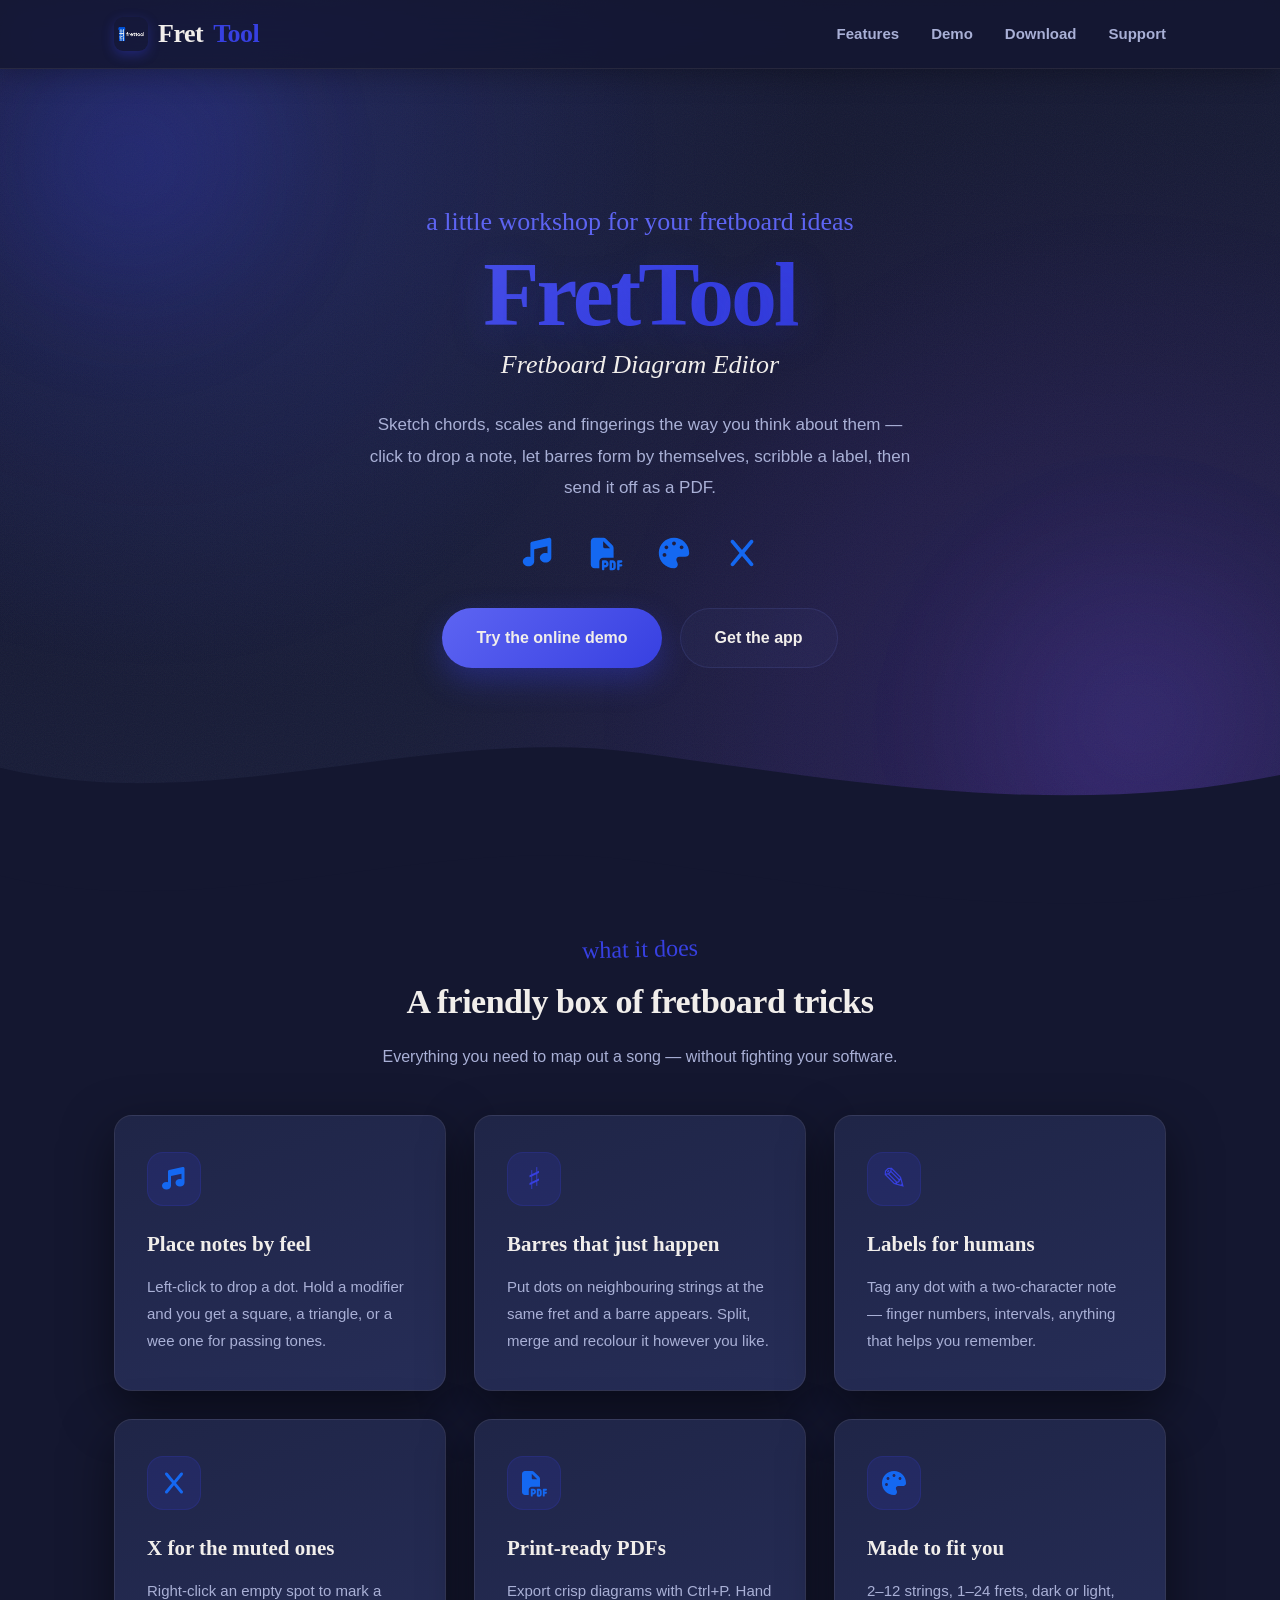
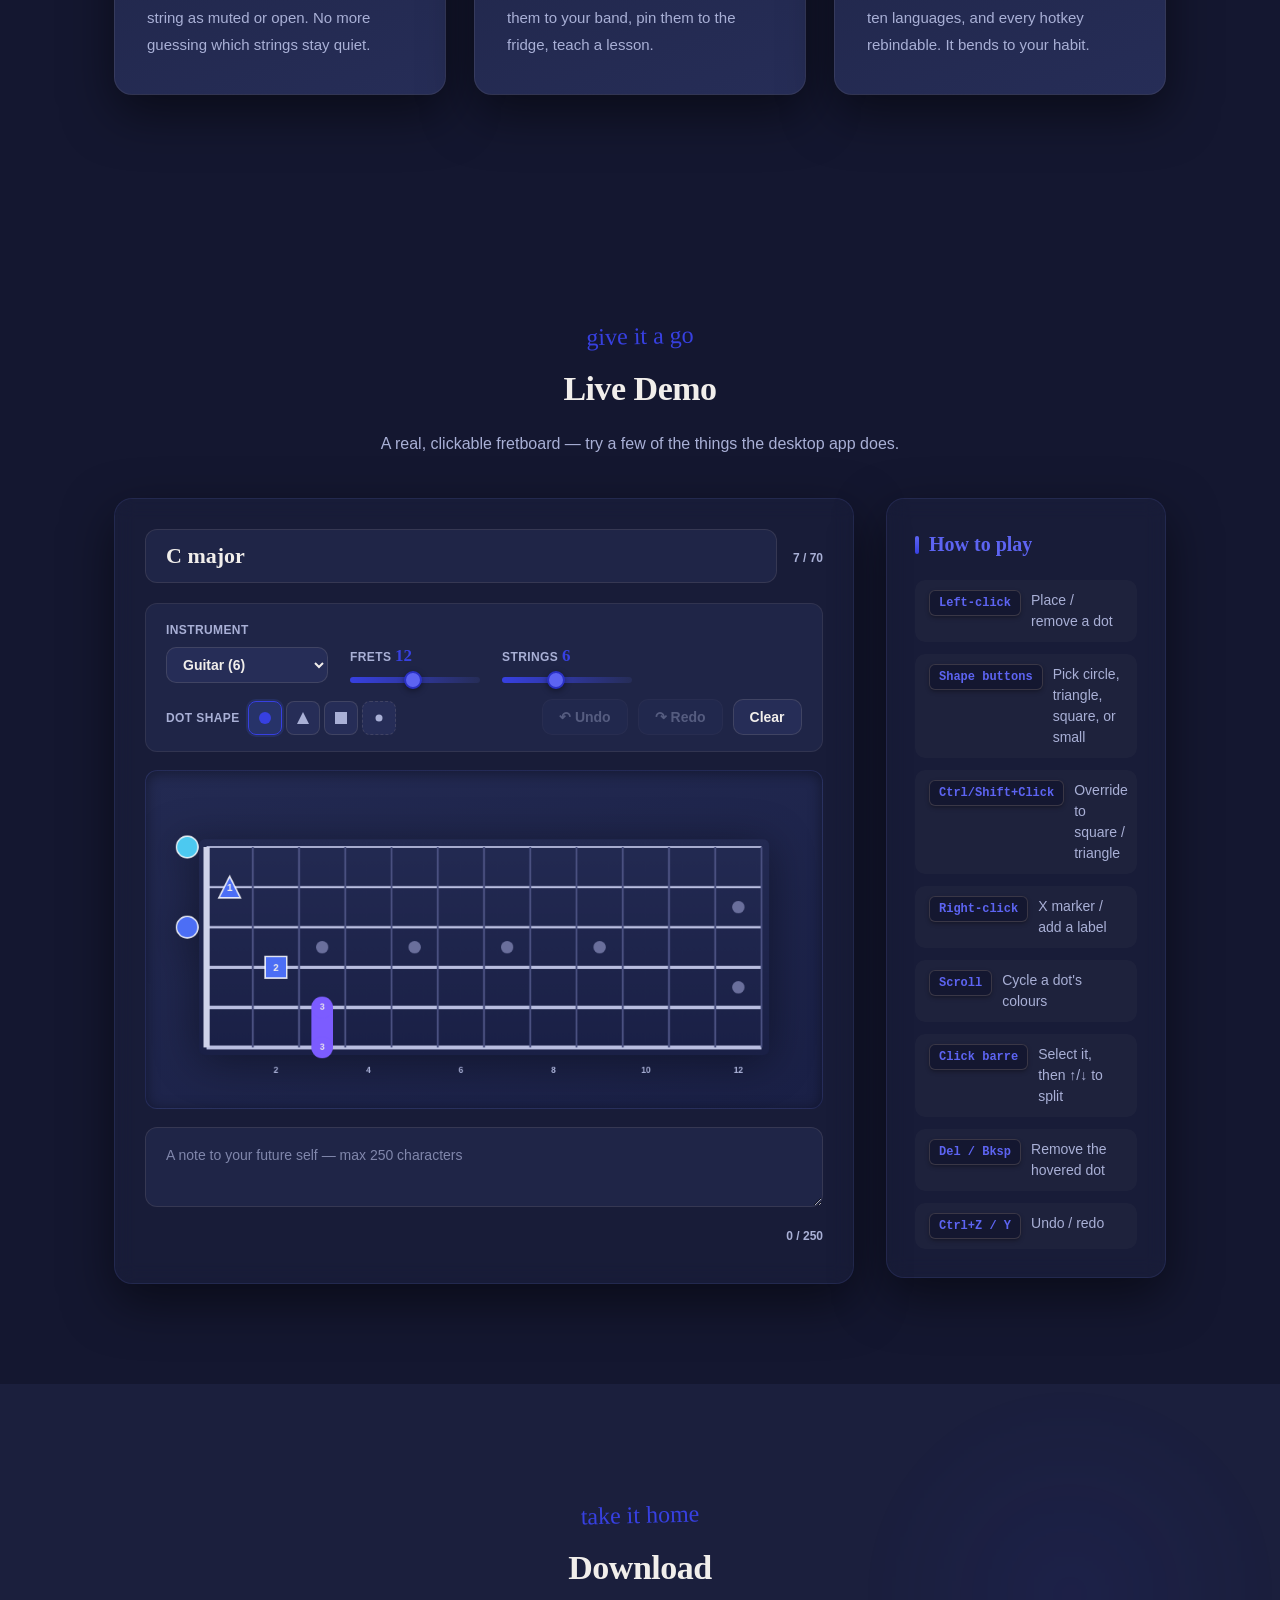
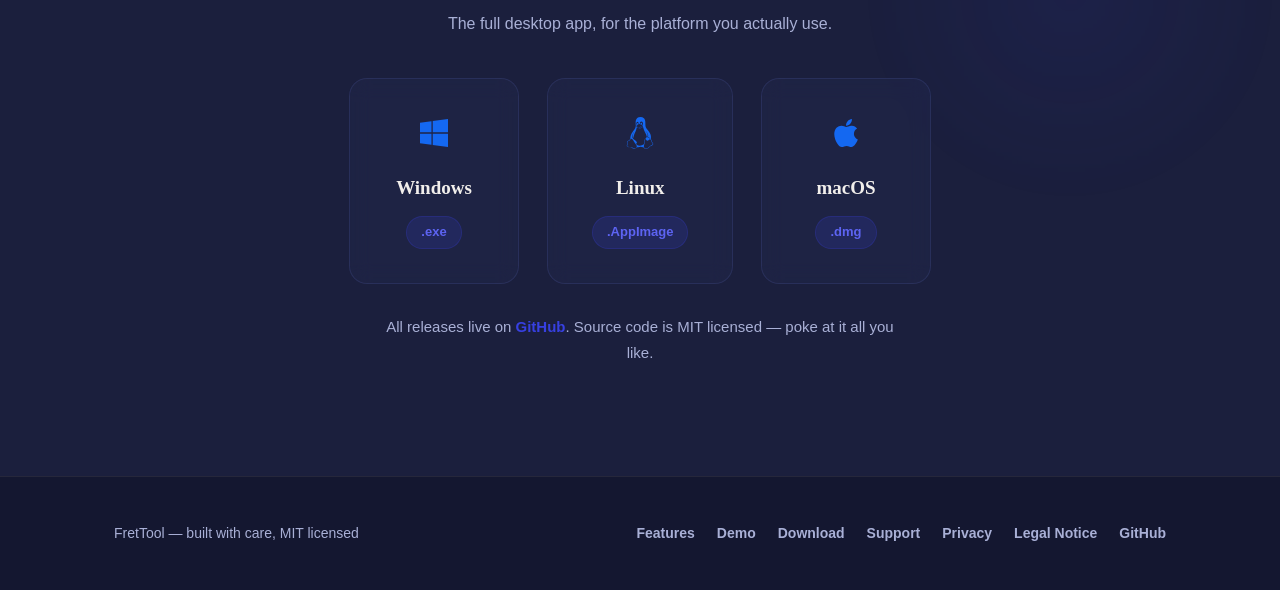
==== www/index.html @ 63c36cea "Update the website" ====
<!DOCTYPE html>
<html lang="en">
<head>
  <meta charset="UTF-8">
  <meta name="viewport" content="width=device-width, initial-scale=1.0">
  <title>FretTool — Fretboard Diagram Editor & Chord Chart Maker</title>
  <meta name="description" content="FretTool is a free fretboard diagram editor for guitar and other string instruments. Sketch chords, scales and fingerings, form barres automatically, add labels, and export print-ready PDFs.">
  <meta name="keywords" content="fretboard diagram, chord chart maker, guitar tab, fretboard editor, scale diagram, barre chords, music notation, guitar tool, PDF chord chart">
  <meta name="author" content="FretTool">
  <meta name="robots" content="index, follow">
  <meta name="theme-color" content="#141730">
  <link rel="canonical" href="https://frettool.com/">
  <link rel="icon" type="image/png" href="img/logo.png">
  <link rel="apple-touch-icon" href="img/logo.png">

  <!-- Open Graph -->
  <meta property="og:type" content="website">
  <meta property="og:site_name" content="FretTool">
  <meta property="og:title" content="FretTool — Fretboard Diagram Editor & Chord Chart Maker">
  <meta property="og:description" content="Sketch guitar chords, scales and fingerings, form barres automatically, and export print-ready PDFs. Try the interactive demo in your browser.">
  <meta property="og:url" content="https://frettool.com/">
  <meta property="og:image" content="https://frettool.com/img/logo.png">
  <meta property="og:image:alt" content="FretTool logo">
  <meta property="og:locale" content="en_US">

  <!-- Twitter -->
  <meta name="twitter:card" content="summary_large_image">
  <meta name="twitter:title" content="FretTool — Fretboard Diagram Editor & Chord Chart Maker">
  <meta name="twitter:description" content="Sketch guitar chords, scales and fingerings, form barres automatically, and export print-ready PDFs.">
  <meta name="twitter:image" content="https://frettool.com/img/logo.png">

  <link rel="stylesheet" href="style.css">

  <!-- Structured data -->
  <script type="application/ld+json">
  {
    "@context": "https://schema.org",
    "@type": "SoftwareApplication",
    "name": "FretTool",
    "url": "https://frettool.com/",
    "image": "https://frettool.com/img/logo.png",
    "description": "A fretboard diagram editor for designing guitar and other string instrument chords, scales, and custom fingerings, with PDF export.",
    "applicationCategory": "MusicApplication",
    "operatingSystem": "Windows, macOS, Linux",
    "softwareVersion": "1.1.7",
    "license": "https://opensource.org/licenses/MIT",
    "offers": {
      "@type": "Offer",
      "price": "0",
      "priceCurrency": "USD"
    },
    "author": {
      "@type": "Organization",
      "name": "FretTool",
      "url": "https://github.com/rkaluzny/frettool"
    }
  }
  </script>
  <script type="application/ld+json">
  {
    "@context": "https://schema.org",
    "@type": "WebSite",
    "name": "FretTool",
    "url": "https://frettool.com/",
    "potentialAction": {
      "@type": "SearchAction",
      "target": "https://frettool.com/?q={search_term_string}",
      "query-input": "required name=search_term_string"
    }
  }
  </script>
</head>
<body>
  <a href="#demo" class="skip-link">Skip to demo</a>
  <div class="grain" aria-hidden="true"></div>

  <header class="header">
    <div class="container header-inner">
      <span class="logo">
        <img src="img/logo.png" alt="FretTool logo" class="logo-img">
        Fret<span class="logo-accent">Tool</span>
      </span>
      <nav class="nav" id="mainNav">
        <a href="#features">Features</a>
        <a href="#demo">Demo</a>
        <a href="#download">Download</a>
        <a href="donate.html">Support</a>
      </nav>
      <button class="hamburger" aria-label="Toggle navigation" aria-expanded="false">
        <span></span><span></span><span></span>
      </button>
    </div>
  </header>

  <main>
  <section class="hero">
    <div class="hero-blob hero-blob-1" aria-hidden="true"></div>
    <div class="hero-blob hero-blob-2" aria-hidden="true"></div>
    <div class="container hero-inner">
      <p class="hero-kicker">a little workshop for your fretboard ideas</p>
      <h1>FretTool</h1>
      <p class="hero-sub">Fretboard Diagram Editor</p>
      <p class="hero-desc">Sketch chords, scales and fingerings the way you think about them — click to drop a note, let barres form by themselves, scribble a label, then send it off as a PDF.</p>
      <div class="hero-icons">
        <img src="img/music-solid-full.svg" alt="Note icon" class="hero-icon" loading="lazy" decoding="async">
        <img src="img/file-pdf-solid-full.svg" alt="PDF icon" class="hero-icon" loading="lazy" decoding="async">
        <img src="img/palette-solid-full.svg" alt="Palette icon" class="hero-icon" loading="lazy" decoding="async">
        <img src="img/x-solid-full.svg" alt="X marker icon" class="hero-icon" loading="lazy" decoding="async">
      </div>
      <div class="hero-btns">
        <a href="#demo" class="btn btn-primary">Try the online demo</a>
        <a href="#download" class="btn btn-secondary">Get the app</a>
      </div>
    </div>
    <svg class="wave-divider" viewBox="0 0 1440 120" preserveAspectRatio="none" aria-hidden="true">
      <path d="M0,64 C240,120 480,16 720,48 C960,80 1200,120 1440,72 L1440,120 L0,120 Z"></path>
    </svg>
  </section>

  <section id="features" class="features">
    <div class="container">
      <p class="section-kicker">what it does</p>
      <h2 class="section-title">A friendly box of fretboard tricks</h2>
      <p class="section-desc">Everything you need to map out a song — without fighting your software.</p>

      <div class="features-grid">
        <div class="feature-card">
          <div class="feature-icon">
            <img src="img/music-solid-full.svg" alt="Note icon">
          </div>
          <h3>Place notes by feel</h3>
          <p>Left-click to drop a dot. Hold a modifier and you get a square, a triangle, or a wee one for passing tones.</p>
        </div>
        <div class="feature-card">
          <div class="feature-icon">&#9839;</div>
          <h3>Barres that just happen</h3>
          <p>Put dots on neighbouring strings at the same fret and a barre appears. Split, merge and recolour it however you like.</p>
        </div>
        <div class="feature-card">
          <div class="feature-icon">&#9998;</div>
          <h3>Labels for humans</h3>
          <p>Tag any dot with a two-character note — finger numbers, intervals, anything that helps you remember.</p>
        </div>
        <div class="feature-card">
          <div class="feature-icon">
            <img src="img/x-solid-full.svg" alt="X marker icon">
          </div>
          <h3>X for the muted ones</h3>
          <p>Right-click an empty spot to mark a string as muted or open. No more guessing which strings stay quiet.</p>
        </div>
        <div class="feature-card">
          <div class="feature-icon">
            <img src="img/file-pdf-solid-full.svg" alt="PDF export icon">
          </div>
          <h3>Print-ready PDFs</h3>
          <p>Export crisp diagrams with Ctrl+P. Hand them to your band, pin them to the fridge, teach a lesson.</p>
        </div>
        <div class="feature-card">
          <div class="feature-icon">
            <img src="img/palette-solid-full.svg" alt="Customizable icon">
          </div>
          <h3>Made to fit you</h3>
          <p>2–12 strings, 1–24 frets, dark or light, ten languages, and every hotkey rebindable. It bends to your habit.</p>
        </div>
      </div>
    </div>
    <svg class="wave-divider wave-divider-flip" viewBox="0 0 1440 120" preserveAspectRatio="none" aria-hidden="true">
      <path d="M0,64 C240,120 480,16 720,48 C960,80 1200,120 1440,72 L1440,120 L0,120 Z"></path>
    </svg>
  </section>

  <section id="demo" class="demo">
    <div class="container">
      <p class="section-kicker">give it a go</p>
      <h2 class="section-title">Live Demo</h2>
      <p class="section-desc">A real, clickable fretboard — try a few of the things the desktop app does.</p>

      <div class="demo-layout">
        <div class="demo-main">
          <div class="demo-header">
            <input type="text" id="chordName" class="demo-title-input" placeholder="Chord or scale name — e.g. C major 7" maxlength="60">
            <span class="char-counter" id="titleCounter">0 / 60</span>
          </div>

          <div class="demo-toolbar">
            <div class="tool-group">
              <label for="instrumentSel">Instrument</label>
              <select id="instrumentSel">
                <option value="6,12">Guitar (6)</option>
                <option value="7,12">7-string guitar (7)</option>
                <option value="4,12">Bass (4)</option>
                <option value="4,12" data-name="Ukulele">Ukulele (4)</option>
                <option value="12,12">12-string (12)</option>
                <option value="5,12">Banjo-ish (5)</option>
                <option value="3,12">3-string (3)</option>
              </select>
            </div>
            <div class="tool-group">
              <label for="fretRange">Frets <span id="fretVal" class="tool-val">12</span></label>
              <input type="range" id="fretRange" min="1" max="24" value="12">
            </div>
            <div class="tool-group">
              <label for="stringRange">Strings <span id="stringVal" class="tool-val">6</span></label>
              <input type="range" id="stringRange" min="2" max="12" value="6">
            </div>
            <div class="tool-group tool-shapes">
              <label>Dot shape</label>
              <div class="shape-btns">
                <button id="shapeCircle" class="shape-btn shape-btn-active" title="Circle (default)">
                  <svg width="16" height="16" viewBox="0 0 16 16"><circle cx="8" cy="8" r="6" fill="currentColor"/></svg>
                </button>
                <button id="shapeTriangle" class="shape-btn" title="Triangle (Shift)">
                  <svg width="16" height="16" viewBox="0 0 16 16"><polygon points="8,2 14,14 2,14" fill="currentColor"/></svg>
                </button>
                <button id="shapeSquare" class="shape-btn" title="Square (Ctrl)">
                  <svg width="16" height="16" viewBox="0 0 16 16"><rect x="2" y="2" width="12" height="12" fill="currentColor"/></svg>
                </button>
                <button id="shapeSmall" class="shape-btn shape-btn-toggle" title="Small (Alt)">
                  <svg width="16" height="16" viewBox="0 0 16 16"><circle cx="8" cy="8" r="3.5" fill="currentColor"/></svg>
                </button>
              </div>
            </div>
            <div class="tool-group tool-actions">
              <button id="undoBtn" class="tool-btn" title="Undo (Ctrl+Z)">&#8630; Undo</button>
              <button id="redoBtn" class="tool-btn" title="Redo (Ctrl+Y)">&#8631; Redo</button>
              <button id="clearBtn" class="tool-btn tool-btn-warn" title="Clear the board">Clear</button>
            </div>
          </div>

          <div class="fretboard-wrap">
            <canvas id="fretboardCanvas" width="820" height="380"></canvas>
          </div>
          <div class="demo-desc">
            <textarea id="chordDesc" class="demo-desc-input" placeholder="A note to your future self — max 250 characters" maxlength="250"></textarea>
            <span class="char-counter" id="descCounter">0 / 250</span>
          </div>
        </div>
        <div class="demo-sidebar">
          <h3 class="sidebar-title">How to play</h3>
          <div class="help-list">
            <div class="help-item"><kbd>Left-click</kbd> <span>Place / remove a dot</span></div>
            <div class="help-item"><kbd>Shape buttons</kbd> <span>Pick circle, triangle, square, or small</span></div>
            <div class="help-item"><kbd>Ctrl/Shift+Click</kbd> <span>Override to square / triangle</span></div>
            <div class="help-item"><kbd>Right-click</kbd> <span>X marker / add a label</span></div>
            <div class="help-item"><kbd>Scroll</kbd> <span>Cycle a dot's colours</span></div>
            <div class="help-item"><kbd>Click barre</kbd> <span>Select it, then &uarr;/&darr; to split</span></div>
            <div class="help-item"><kbd>Del / Bksp</kbd> <span>Remove the hovered dot</span></div>
            <div class="help-item"><kbd>Ctrl+Z / Y</kbd> <span>Undo / redo</span></div>
          </div>
        </div>
      </div>
    </div>
  </section>

  <section id="download" class="download">
    <div class="container">
      <p class="section-kicker">take it home</p>
      <h2 class="section-title">Download</h2>
      <p class="section-desc">The full desktop app, for the platform you actually use.</p>
      <div class="download-grid">
        <a href="https://github.com/rkaluzny/frettool/releases/download/v1.1.7/FretTool-Setup-1.1.7-x86_64.exe" class="download-card" data-platform="windows">
          <div class="dl-icon">
            <img src="img/windows-brands-solid-full.svg" alt="Windows icon" loading="lazy" decoding="async">
          </div>
          <span class="dl-name">Windows</span>
          <span class="dl-ext">.exe</span>
        </a>
        <a href="https://github.com/rkaluzny/frettool/releases/download/v1.1.7/FretTool-1.1.7-x86_64.AppImage" class="download-card" data-platform="linux">
          <div class="dl-icon">
            <img src="img/linux-brands-solid-full.svg" alt="Linux icon" loading="lazy" decoding="async">
          </div>
          <span class="dl-name">Linux</span>
          <span class="dl-ext">.AppImage</span>
        </a>
        <a href="https://github.com/rkaluzny/frettool/releases/download/v1.1.7/FretTool-1.1.7.dmg" class="download-card" data-platform="macos">
          <div class="dl-icon">
            <img src="img/apple-brands-solid-full.svg" alt="macOS icon" loading="lazy" decoding="async">
          </div>
          <span class="dl-name">macOS</span>
          <span class="dl-ext">.dmg</span>
        </a>
      </div>
      <p class="dl-note">All releases live on <a href="https://github.com/rkaluzny/frettool/releases" target="_blank" rel="noopener">GitHub</a>. Source code is MIT licensed — poke at it all you like.</p>
    </div>
  </section>
  </main>
  
  <footer class="footer">
    <div class="container footer-inner">
      <span>FretTool &mdash; built with care, MIT licensed</span>
      <nav class="footer-nav" aria-label="Footer">
        <a href="#features">Features</a>
        <a href="#demo">Demo</a>
        <a href="#download">Download</a>
        <a href="donate.html">Support</a>
        <a href="privacy.html">Privacy</a>
        <a href="legal.html">Legal Notice</a>
        <a href="https://github.com/rkaluzny/frettool" target="_blank" rel="noopener">GitHub</a>
      </nav>
    </div>
  </footer>

  <script src="demo.js" defer></script>
</body>
</html>
---- www/style.css ----
*, *::before, *::after {
  margin: 0;
  padding: 0;
  box-sizing: border-box;
}

:root {
  /* Blue studio palette — logo indigo, app navy, warm cream text */
  --bg: #141730;
  --bg-alt: #1b1f3d;
  --bg-gradient: radial-gradient(circle at 18% 12%, #1f2552 0%, transparent 45%),
                 radial-gradient(circle at 85% 88%, #251c4f 0%, transparent 50%),
                 linear-gradient(160deg, #141730 0%, #1a1f3d 100%);
  --surface: #1f2547;
  --surface-2: #262d57;
  --surface-hover: #2e3766;
  --text: #f1eeeb;
  --text-muted: #a9b0d6;
  --accent: #3740e1;
  --accent-light: #5d64f2;
  --accent-dark: #2a31c4;
  --accent-soft: rgba(55, 64, 225, 0.16);
  --success: #56d6a0;
  --warning: #e8c25d;
  --error: #ff6b6b;
  --fret-line: #4a5080;
  --string: #b9bee0;
  --dot: #4c6ef5;
  --dot-hover: #7d8bf7;
  --dot-selected: #ff6b6b;
  --dot-small: #2a31c4;
  --marker: #6a6f9c;
  --nut: #cfd3ea;
  --radius: 18px;
  --radius-sm: 12px;
  --glass: rgba(120, 140, 255, 0.04);
  --glass-border: rgba(125, 140, 245, 0.12);
  --font-display: 'Fraunces', Georgia, 'Times New Roman', serif;
  --font-hand: 'Caveat', 'Comic Sans MS', cursive;
  --font-body: 'Nunito', -apple-system, BlinkMacSystemFont, 'Segoe UI', Roboto, sans-serif;
  --shadow-soft: 0 18px 50px rgba(0, 0, 0, 0.5);
  --icon-filter: brightness(0) saturate(100%) invert(27%) sepia(89%) saturate(2476%) hue-rotate(211deg) brightness(96%) contrast(97%);
  --icon-filter-hover: brightness(0) saturate(100%) invert(25%) sepia(95%) saturate(2600%) hue-rotate(210deg) brightness(112%) contrast(100%);
}

html {
  scroll-behavior: smooth;
}

body {
  font-family: var(--font-body);
  background: var(--bg-gradient);
  background-attachment: fixed;
  color: var(--text);
  line-height: 1.75;
  min-height: 100vh;
  position: relative;
  overflow-x: hidden;
}

/* subtle paper / grain texture overlay */
.grain {
  position: fixed;
  inset: 0;
  pointer-events: none;
  z-index: 0;
  opacity: 0.05;
  background-image: url("data:image/svg+xml,%3Csvg xmlns='http://www.w3.org/2000/svg' width='160' height='160'%3E%3Cfilter id='n'%3E%3CfeTurbulence type='fractalNoise' baseFrequency='0.9' numOctaves='2'/%3E%3C/filter%3E%3Crect width='100%25' height='100%25' filter='url(%23n)'/%3E%3C/svg%3E");
}

body::before {
  content: '';
  position: fixed;
  top: 0;
  left: 0;
  right: 0;
  bottom: 0;
  background: radial-gradient(circle at 12% 18%, rgba(55, 64, 225, 0.10) 0%, transparent 38%),
              radial-gradient(circle at 88% 82%, rgba(124, 92, 255, 0.07) 0%, transparent 40%);
  pointer-events: none;
  z-index: 0;
}

.container {
  max-width: 1100px;
  margin: 0 auto;
  padding: 0 clamp(16px, 4vw, 24px);
  position: relative;
  z-index: 1;
}

/* Accessibility: skip link */
.skip-link {
  position: absolute;
  left: 16px;
  top: -60px;
  z-index: 200;
  background: var(--accent);
  color: #f1eeeb;
  padding: 10px 18px;
  border-radius: 10px;
  font-weight: 700;
  transition: top 0.25s ease;
}

.skip-link:focus {
  top: 12px;
  text-decoration: none;
}

a {
  color: var(--accent);
  text-decoration: none;
}

a:hover {
  text-decoration: underline;
}

/* Header */
.header {
  position: sticky;
  top: 0;
  z-index: 100;
  background: rgba(20, 23, 48, 0.82);
  backdrop-filter: blur(16px) saturate(140%);
  border-bottom: 1px solid rgba(255, 224, 188, 0.08);
  box-shadow: 0 4px 30px rgba(0, 0, 0, 0.3);
}

.header-inner {
  display: flex;
  align-items: center;
  justify-content: space-between;
  height: 68px;
  padding: 0 24px;
}

.logo {
  font-family: var(--font-display);
  font-size: 26px;
  font-weight: 800;
  color: var(--text);
  letter-spacing: -0.5px;
  display: inline-flex;
  align-items: center;
  line-height: 1;
  gap: 10px;
}

.logo-img {
  width: 34px;
  height: 34px;
  object-fit: contain;
  border-radius: 9px;
  box-shadow: 0 4px 12px rgba(55, 64, 225, 0.35);
}

.logo-accent {
  color: var(--accent);
}

.nav {
  display: flex;
  gap: 32px;
}

.nav a {
  color: var(--text-muted);
  font-size: 15px;
  font-weight: 700;
  transition: color 0.3s ease;
  position: relative;
  padding: 8px 0;
}

.nav a::after {
  content: '';
  position: absolute;
  bottom: 0;
  left: 0;
  width: 100%;
  height: 2px;
  background: linear-gradient(90deg, transparent, var(--accent), transparent);
  transform: scaleX(0);
  transition: transform 0.3s ease;
  opacity: 0.8;
}

.nav a:hover {
  color: var(--text);
  text-decoration: none;
}

.nav a:hover::after {
  transform: scaleX(1);
}

/* Hamburger */
.hamburger {
  display: none;
  flex-direction: column;
  gap: 5px;
  background: none;
  border: none;
  cursor: pointer;
  padding: 6px;
  z-index: 120;
  outline: none;
}
.hamburger span {
  display: block;
  width: 26px;
  height: 3px;
  background: var(--text);
  border-radius: 3px;
  transition: all 0.3s ease;
  transform-origin: center;
}
.hamburger.active span:nth-child(1) { transform: rotate(45deg) translate(5px, 6px); }
.hamburger.active span:nth-child(2) { opacity: 0; }
.hamburger.active span:nth-child(3) { transform: rotate(-45deg) translate(5px, -6px); }

/* Hero */
.hero {
  padding: 130px 0 150px;
  text-align: center;
  position: relative;
  overflow: hidden;
}

.hero-blob {
  position: absolute;
  border-radius: 50%;
  filter: blur(40px);
  opacity: 0.5;
  z-index: 0;
}

.hero-blob-1 {
  top: -120px;
  left: -80px;
  width: 420px;
  height: 420px;
  background: radial-gradient(circle, rgba(55, 64, 225, 0.40) 0%, transparent 70%);
  animation: float 11s ease-in-out infinite;
}

.hero-blob-2 {
  bottom: -140px;
  right: -100px;
  width: 480px;
  height: 480px;
  background: radial-gradient(circle, rgba(124, 92, 255, 0.28) 0%, transparent 70%);
  animation: float 14s ease-in-out infinite reverse;
}

@keyframes float {
  0%, 100% { transform: translate(0, 0) scale(1); }
  50% { transform: translate(30px, -24px) scale(1.08); }
}

.hero-inner {
  position: relative;
  z-index: 2;
}

.hero-kicker {
  font-family: var(--font-hand);
  font-size: clamp(20px, 5.5vw, 26px);
  color: var(--accent-light);
  margin-bottom: 6px;
  transform: rotate(-2deg);
}

.hero h1 {
  font-family: var(--font-display);
  font-size: clamp(40px, 11vw, 92px);
  font-weight: 800;
  letter-spacing: -3px;
  margin-bottom: 4px;
  line-height: 0.95;
  background: linear-gradient(135deg, var(--accent-light), var(--accent) 55%, var(--accent-dark));
  -webkit-background-clip: text;
  -webkit-text-fill-color: transparent;
  background-clip: text;
  text-shadow: 0 10px 40px rgba(55, 64, 225, 0.25);
}

.hero-sub {
  font-family: var(--font-display);
  font-style: italic;
  font-size: clamp(20px, 5vw, 26px);
  color: var(--text);
  margin-bottom: 22px;
  font-weight: 400;
}

.hero-desc {
  max-width: 600px;
  margin: 0 auto 30px;
  font-size: 17px;
  color: var(--text-muted);
  line-height: 1.85;
  padding: 0 20px;
}

.hero-icons {
  display: flex;
  justify-content: center;
  gap: 30px;
  margin-bottom: 12px;
  opacity: 0.7;
  transition: opacity 0.3s ease;
}

.hero-icons:hover {
  opacity: 1;
}

.hero-icon {
  width: 38px;
  height: 38px;
  filter: var(--icon-filter);
  transition: all 0.3s ease;
}

.hero-icons:hover .hero-icon:hover {
  transform: translateY(-6px) rotate(-6deg);
  filter: var(--icon-filter-hover) drop-shadow(0 4px 10px rgba(55, 64, 225, 0.55));
}

.hero-btns {
  display: flex;
  justify-content: center;
  gap: 18px;
  flex-wrap: wrap;
  margin-top: 36px;
}

.btn {
  display: inline-flex;
  align-items: center;
  padding: 15px 34px;
  border-radius: 40px;
  font-size: 16px;
  font-weight: 800;
  transition: all 0.4s cubic-bezier(0.175, 0.885, 0.32, 1.275);
  cursor: pointer;
  position: relative;
  overflow: hidden;
  z-index: 1;
}

.btn-primary {
  background: linear-gradient(135deg, var(--accent-light), var(--accent));
  color: #f1eeeb;
  border: none;
  box-shadow: 0 12px 30px rgba(55, 64, 225, 0.35);
}

.btn-primary:hover {
  transform: translateY(-3px);
  box-shadow: 0 18px 40px rgba(55, 64, 225, 0.5);
  text-decoration: none;
  color: #ffffff;
}

.btn-secondary {
  background: var(--glass);
  color: var(--text);
  border: 1px solid var(--glass-border);
  backdrop-filter: blur(4px);
}

.btn-secondary:hover {
  background: var(--surface-hover);
  border-color: rgba(55, 64, 225, 0.4);
  transform: translateY(-3px);
  text-decoration: none;
  color: var(--text);
}

/* Wavy section divider */
.wave-divider {
  position: absolute;
  bottom: -1px;
  left: 0;
  width: 100%;
  height: 110px;
  display: block;
  z-index: 1;
}

.wave-divider path {
  fill: var(--bg);
}

.wave-divider-flip {
  bottom: auto;
  top: -1px;
  transform: scaleY(-1);
}

.wave-divider-flip path {
  fill: var(--bg);
}

/* Section shared */
.section-kicker {
  text-align: center;
  font-family: var(--font-hand);
  font-size: clamp(18px, 4.5vw, 24px);
  color: var(--accent);
  margin-bottom: 2px;
  transform: rotate(-1.5deg);
}

.section-title {
  font-family: var(--font-display);
  font-size: clamp(26px, 6vw, 34px);
  font-weight: 800;
  text-align: center;
  margin-bottom: 12px;
  color: var(--text);
  position: relative;
  display: block;
  letter-spacing: -0.5px;
}

.section-desc {
  text-align: center;
  color: var(--text-muted);
  margin-bottom: 40px;
  font-size: 16px;
  max-width: 520px;
  margin-left: auto;
  margin-right: auto;
  line-height: 1.75;
}

/* Features */
.features {
  padding: 110px 0 130px;
  background: var(--bg);
  position: relative;
}

.features-grid {
  display: grid;
  grid-template-columns: repeat(auto-fit, minmax(270px, 1fr));
  gap: 28px;
  margin-top: 44px;
}

.feature-card {
  background: linear-gradient(160deg, var(--surface), var(--surface-2));
  border-radius: var(--radius);
  padding: 36px 32px;
  transition: all 0.5s cubic-bezier(0.175, 0.885, 0.32, 1.275);
  border: 1px solid rgba(255, 224, 188, 0.08);
  position: relative;
  overflow: hidden;
  box-shadow: var(--shadow-soft);
}

.feature-card::before {
  content: '';
  position: absolute;
  top: 0;
  left: 0;
  right: 0;
  height: 4px;
  background: linear-gradient(90deg, transparent, var(--accent), transparent);
  transform: scaleX(0);
  transition: transform 0.5s ease;
  opacity: 0;
  border-radius: var(--radius) var(--radius) 0 0;
}

.feature-card:hover {
  transform: translateY(-10px) scale(1.025);
  box-shadow: 0 28px 60px rgba(0, 0, 0, 0.5);
  border-color: rgba(55, 64, 225, 0.35);
}

.feature-card:hover::before {
  transform: scaleX(1);
  opacity: 1;
}

.feature-icon {
  margin-bottom: 20px;
  display: inline-flex;
  align-items: center;
  justify-content: center;
  width: 54px;
  height: 54px;
  border-radius: 16px;
  background: var(--accent-soft);
  border: 1px solid rgba(55, 64, 225, 0.18);
  font-size: 30px;
  color: var(--accent);
  transition: all 0.4s cubic-bezier(0.175, 0.885, 0.32, 1.275);
}

.feature-icon img {
  width: 30px;
  height: 30px;
  display: block;
  filter: var(--icon-filter);
}

.feature-card:hover .feature-icon {
  transform: translateY(-6px) scale(1.12) rotate(-5deg);
  background: var(--accent);
  color: #f1eeeb;
}

.feature-card:hover .feature-icon img {
  filter: brightness(0) saturate(100%) invert(95%) sepia(8%) saturate(120%) hue-rotate(200deg) brightness(105%);
}

.feature-card h3 {
  font-family: var(--font-display);
  font-size: 21px;
  font-weight: 600;
  margin-bottom: 10px;
  color: var(--text);
}

.feature-card p {
  font-size: 15px;
  color: var(--text-muted);
  line-height: 1.8;
  margin-top: 8px;
}

/* Demo */
.demo {
  padding: 90px 0 100px;
  background: var(--bg);
  position: relative;
}

.demo-layout {
  display: flex;
  gap: 32px;
  align-items: flex-start;
  position: relative;
  z-index: 2;
}

.demo-main {
  flex: 1;
  min-width: 0;
  background: var(--glass);
  border-radius: var(--radius);
  border: 1px solid var(--glass-border);
  backdrop-filter: blur(10px);
  padding: 30px;
  position: relative;
  overflow: hidden;
  box-shadow: var(--shadow-soft);
}

.demo-header {
  margin-bottom: 20px;
  display: flex;
  align-items: center;
  justify-content: space-between;
  gap: 16px;
  flex-wrap: wrap;
}

.demo-title-input {
  flex: 1;
  min-width: 220px;
  background: var(--surface);
  border: 1px solid rgba(255, 224, 188, 0.1);
  border-radius: 12px;
  color: var(--text);
  font-family: var(--font-display);
  font-size: 22px;
  font-weight: 600;
  padding: 13px 20px;
  outline: none;
  transition: all 0.3s ease;
}

.demo-title-input:focus {
  border-color: var(--accent);
  box-shadow: 0 0 0 3px var(--accent-soft);
}

.demo-title-input::placeholder {
  color: var(--text-muted);
  font-weight: 400;
  opacity: 0.7;
}

.char-counter {
  display: block;
  text-align: right;
  font-size: 12px;
  color: var(--text-muted);
  padding: 6px 0;
  margin-top: 4px;
  font-weight: 700;
}

/* Toolbar */
.demo-toolbar {
  display: flex;
  flex-wrap: wrap;
  gap: 16px 22px;
  align-items: flex-end;
  background: var(--surface);
  border: 1px solid rgba(255, 224, 188, 0.08);
  border-radius: var(--radius-sm);
  padding: 16px 20px;
  margin-bottom: 18px;
}

.tool-group {
  display: flex;
  flex-direction: column;
  gap: 6px;
}

.tool-group label {
  font-size: 12px;
  font-weight: 800;
  letter-spacing: 0.4px;
  text-transform: uppercase;
  color: var(--text-muted);
}

.tool-val {
  color: var(--accent);
  font-family: var(--font-hand);
  font-size: 17px;
  text-transform: none;
  letter-spacing: 0;
}

.tool-group select {
  background: var(--surface-2);
  color: var(--text);
  border: 1px solid rgba(255, 224, 188, 0.12);
  border-radius: 10px;
  padding: 8px 12px;
  font-family: var(--font-body);
  font-size: 14px;
  font-weight: 600;
  outline: none;
  cursor: pointer;
}

.tool-group select:focus {
  border-color: var(--accent);
}

.tool-group input[type="range"] {
  -webkit-appearance: none;
  appearance: none;
  width: 130px;
  height: 6px;
  border-radius: 4px;
  background: linear-gradient(90deg, var(--accent), var(--surface-2));
  outline: none;
  cursor: pointer;
}

.tool-group input[type="range"]::-webkit-slider-thumb {
  -webkit-appearance: none;
  appearance: none;
  width: 18px;
  height: 18px;
  border-radius: 50%;
  background: var(--accent-light);
  border: 2px solid var(--accent-dark);
  box-shadow: 0 2px 6px rgba(0, 0, 0, 0.4);
  cursor: pointer;
}

.tool-group input[type="range"]::-moz-range-thumb {
  width: 18px;
  height: 18px;
  border-radius: 50%;
  background: var(--accent-light);
  border: 2px solid var(--accent-dark);
  cursor: pointer;
}

.tool-actions {
  flex-direction: row;
  gap: 10px;
  margin-left: auto;
}

.tool-btn {
  background: var(--surface-2);
  color: var(--text);
  border: 1px solid rgba(255, 224, 188, 0.12);
  border-radius: 10px;
  padding: 9px 16px;
  font-family: var(--font-body);
  font-size: 14px;
  font-weight: 700;
  cursor: pointer;
  transition: all 0.25s ease;
}

.tool-btn:hover {
  background: var(--accent);
  color: #f1eeeb;
  border-color: var(--accent);
  transform: translateY(-2px);
}

.tool-btn:disabled {
  opacity: 0.4;
  cursor: not-allowed;
  transform: none;
  background: var(--surface-2);
  color: var(--text-muted);
  border-color: rgba(255, 224, 188, 0.08);
}

.tool-btn-warn:hover {
  background: var(--error);
  border-color: var(--error);
  color: #2a100c;
}

.tool-shapes {
  flex-direction: row;
  align-items: center;
  gap: 6px;
}

.tool-shapes label {
  margin-right: 2px;
}

.shape-btns {
  display: flex;
  gap: 4px;
}

.shape-btn {
  width: 34px;
  height: 34px;
  display: flex;
  align-items: center;
  justify-content: center;
  background: var(--surface-2);
  color: var(--text-muted);
  border: 1px solid rgba(255, 224, 188, 0.12);
  border-radius: 8px;
  cursor: pointer;
  transition: all 0.2s ease;
  padding: 0;
}

.shape-btn:hover {
  color: var(--text);
  border-color: var(--accent);
  background: rgba(76, 110, 245, 0.15);
}

.shape-btn-active {
  color: var(--accent);
  border-color: var(--accent);
  background: rgba(76, 110, 245, 0.2);
  box-shadow: 0 0 0 2px rgba(76, 110, 245, 0.15);
}

.shape-btn-toggle {
  border-style: dashed;
}

.shape-btn-toggle.shape-btn-active {
  border-style: solid;
  background: rgba(76, 110, 245, 0.3);
}

.fretboard-wrap {
  background: linear-gradient(160deg, #232a52, #1a2046);
  border-radius: var(--radius-sm);
  padding: 22px;
  margin: 14px 0 18px;
  overflow-x: auto;
  border: 1px solid rgba(125, 140, 245, 0.08);
  box-shadow: inset 0 2px 14px rgba(0, 0, 0, 0.4);
  transition: border-color 0.3s ease;
}

.fretboard-wrap:hover {
  border-color: rgba(55, 64, 225, 0.3);
}

#fretboardCanvas {
  display: block;
  margin: 0 auto;
  width: 100%;
  max-width: 820px;
  height: auto;
  cursor: pointer;
  filter: drop-shadow(0 6px 22px rgba(0, 0, 0, 0.4));
}

.demo-desc {
  margin-top: 4px;
  position: relative;
}

.demo-desc-input {
  width: 100%;
  background: var(--surface);
  border: 1px solid rgba(255, 224, 188, 0.1);
  border-radius: 12px;
  color: var(--text);
  font-size: 14px;
  padding: 16px 20px;
  outline: none;
  resize: vertical;
  min-height: 80px;
  font-family: inherit;
  transition: all 0.3s ease;
  line-height: 1.6;
}

.demo-desc-input:focus {
  border-color: var(--accent);
  box-shadow: 0 0 0 3px var(--accent-soft);
}

.demo-desc-input::placeholder {
  color: var(--text-muted);
  opacity: 0.7;
}

/* Sidebar */
.demo-sidebar {
  width: 280px;
  flex-shrink: 0;
  background: var(--glass);
  border-radius: var(--radius);
  padding: 28px;
  position: sticky;
  top: 92px;
  border: 1px solid var(--glass-border);
  backdrop-filter: blur(10px);
  box-shadow: var(--shadow-soft);
}

.sidebar-title {
  font-family: var(--font-display);
  font-size: 20px;
  font-weight: 600;
  margin-bottom: 18px;
  color: var(--accent-light);
  position: relative;
  padding-left: 14px;
}

.sidebar-title::before {
  content: '';
  position: absolute;
  left: 0;
  top: 50%;
  transform: translateY(-50%);
  width: 4px;
  height: 18px;
  background: linear-gradient(to bottom, var(--accent-light), var(--accent));
  border-radius: 3px;
}

.help-list {
  display: flex;
  flex-direction: column;
  gap: 12px;
}

.help-item {
  font-size: 14px;
  color: var(--text);
  line-height: 1.5;
  display: flex;
  align-items: flex-start;
  gap: 10px;
  padding: 9px 13px;
  border-radius: 10px;
  background: rgba(255, 240, 220, 0.03);
  border: 1px solid transparent;
  transition: all 0.3s ease;
}

.help-item:hover {
  background: var(--accent-soft);
  border-color: rgba(55, 64, 225, 0.22);
  transform: translateX(4px);
}

.help-item kbd {
  display: inline-block;
  background: var(--bg);
  border: 1px solid rgba(255, 224, 188, 0.16);
  border-radius: 6px;
  padding: 3px 9px;
  font-size: 12px;
  font-family: 'JetBrains Mono', 'Courier New', monospace;
  color: var(--accent-light);
  white-space: nowrap;
  font-weight: 700;
  box-shadow: 0 2px 4px rgba(0, 0, 0, 0.3);
}

.help-item span {
  color: var(--text-muted);
  flex: 1;
}

.help-item:hover span {
  color: var(--text);
}

/* Download */
.download {
  padding: 110px 0;
  background: var(--bg-alt);
  position: relative;
}

.download::before {
  content: '';
  position: absolute;
  top: 0;
  right: 0;
  width: 420px;
  height: 420px;
  background: radial-gradient(circle, rgba(55, 64, 225, 0.07) 0%, transparent 70%);
  filter: blur(2px);
}

.download-grid {
  display: flex;
  justify-content: center;
  gap: 28px;
  flex-wrap: wrap;
  margin-bottom: 30px;
  position: relative;
  z-index: 2;
}

.download-card {
  display: flex;
  flex-direction: column;
  align-items: center;
  gap: 12px;
  background: var(--glass);
  border: 1px solid var(--glass-border);
  border-radius: var(--radius);
  padding: 34px 44px;
  transition: all 0.4s cubic-bezier(0.175, 0.885, 0.32, 1.275);
  min-width: 170px;
  color: var(--text);
  backdrop-filter: blur(10px);
  position: relative;
  overflow: hidden;
}

.download-card::after {
  content: '';
  position: absolute;
  top: 0;
  left: 0;
  right: 0;
  height: 2px;
  background: linear-gradient(90deg, transparent, var(--accent), transparent);
  transform: translateX(-100%);
  transition: transform 0.6s ease;
}

.download-card:hover {
  border-color: var(--accent);
  transform: translateY(-8px) scale(1.03);
  box-shadow: 0 22px 50px rgba(55, 64, 225, 0.22);
  text-decoration: none;
  color: var(--text);
}

.download-card:hover::after {
  transform: translateX(100%);
}

.dl-icon {
  transition: transform 0.3s ease;
  margin-bottom: 6px;
  filter: var(--icon-filter);
}

.dl-icon img {
  width: 40px;
  height: 40px;
  display: block;
}

.download-card:hover .dl-icon {
  transform: translateY(-5px) scale(1.1);
  filter: var(--icon-filter-hover) drop-shadow(0 0 10px rgba(55, 64, 225, 0.55));
}

.dl-name {
  font-family: var(--font-display);
  font-size: 19px;
  font-weight: 600;
  color: var(--text);
}

.dl-ext {
  font-size: 13px;
  color: var(--accent-light);
  background: var(--accent-soft);
  padding: 4px 14px;
  border-radius: 20px;
  border: 1px solid rgba(55, 64, 225, 0.22);
  font-weight: 700;
}

.dl-note {
  text-align: center;
  font-size: 15px;
  color: var(--text-muted);
  margin-top: 28px;
  max-width: 520px;
  margin-left: auto;
  margin-right: auto;
}

.dl-note a {
  color: var(--accent);
  text-decoration: none;
  font-weight: 700;
  position: relative;
}

.dl-note a::after {
  content: '';
  position: absolute;
  bottom: -2px;
  left: 0;
  width: 100%;
  height: 2px;
  background: var(--accent);
  transform: scaleX(0);
  transition: transform 0.3s ease;
}

.dl-note a:hover {
  text-decoration: none;
}

.dl-note a:hover::after {
  transform: scaleX(1);
}

/* Footer */
.footer {
  padding: 44px 0;
  background: var(--bg);
  border-top: 1px solid rgba(255, 224, 188, 0.08);
  position: relative;
}

.footer-inner {
  display: flex;
  justify-content: space-between;
  align-items: center;
  font-size: 14px;
  color: var(--text-muted);
  flex-wrap: wrap;
  gap: 20px;
}

.footer-nav {
  display: flex;
  gap: 22px;
}

.footer-nav a {
  color: var(--text-muted);
  font-weight: 700;
  text-decoration: none;
  position: relative;
  transition: color 0.3s ease;
}

.footer-nav a::after {
  content: '';
  position: absolute;
  bottom: -2px;
  left: 0;
  width: 100%;
  height: 2px;
  background: var(--accent);
  transform: scaleX(0);
  transition: transform 0.3s ease;
}

.footer-nav a:hover {
  color: var(--accent-light);
  text-decoration: none;
}

.footer-nav a:hover::after {
  transform: scaleX(1);
}

.footer-inner a {
  color: var(--text-muted);
  text-decoration: none;
  font-weight: 700;
  position: relative;
  transition: color 0.3s ease;
}

.footer-inner a::after {
  content: '';
  position: absolute;
  bottom: -2px;
  left: 0;
  width: 100%;
  height: 2px;
  background: var(--accent);
  transform: scaleX(0);
  transition: transform 0.3s ease;
}

.footer-inner a:hover {
  color: var(--accent-light);
  text-decoration: none;
}

.footer-inner a:hover::after {
  transform: scaleX(1);
}

/* Hero entrance */
@keyframes heroRise {
  from { opacity: 0; transform: translateY(30px); }
  to   { opacity: 1; transform: none; }
}
.hero-kicker { animation: heroRise .8s ease both; animation-delay: .05s; }
.hero h1     { animation: heroRise .85s cubic-bezier(.2, .7, .2, 1) both; animation-delay: .12s; }
.hero-sub    { animation: heroRise .8s ease both; animation-delay: .2s; }
.hero-desc   { animation: heroRise .8s ease both; animation-delay: .28s; }
.hero-icons  { animation: heroRise .8s ease both; animation-delay: .36s; }
.hero-btns   { animation: heroRise .8s ease both; animation-delay: .44s; }

/* Header / nav entrance (on load) */
@keyframes headerDrop {
  from { transform: translateY(-100%); opacity: 0; }
  to   { transform: none; opacity: 1; }
}
@keyframes logoPop {
  from { transform: scale(.6) rotate(-10deg); opacity: 0; }
  to   { transform: none; opacity: 1; }
}
@keyframes navIn {
  from { opacity: 0; transform: translateY(-8px); }
  to   { opacity: 1; transform: none; }
}
.header    { animation: headerDrop .7s cubic-bezier(.2, .7, .2, 1) both; }
.logo-img  { animation: logoPop .6s .25s cubic-bezier(.2, .7, .2, 1) both; }
.nav a     { animation: navIn .5s ease both; }
.nav a:nth-child(1) { animation-delay: .35s; }
.nav a:nth-child(2) { animation-delay: .45s; }
.nav a:nth-child(3) { animation-delay: .55s; }
.nav a:nth-child(4) { animation-delay: .65s; }
.nav a:nth-child(5) { animation-delay: .75s; }

/* Legal pages (privacy, legal notice) */
.legal-hero {
  padding: 100px 0 40px;
  text-align: center;
}

.legal-title {
  font-family: var(--font-display);
  font-size: clamp(32px, 5vw, 56px);
  font-weight: 800;
  line-height: 1.1;
  margin: 8px 0 12px;
}

.legal-content {
  padding: 20px 0 100px;
}

.legal-body {
  max-width: 720px;
  margin: 0 auto;
}

.legal-body h2 {
  font-family: var(--font-display);
  font-size: 24px;
  font-weight: 700;
  margin: 40px 0 14px;
  color: var(--accent-light);
}

.legal-body h3 {
  font-size: 18px;
  font-weight: 700;
  margin: 28px 0 10px;
}

.legal-body h2:first-child {
  margin-top: 0;
}

.legal-body p {
  color: var(--text-muted);
  font-size: 15px;
  line-height: 1.8;
  margin-bottom: 16px;
}

.legal-body a {
  color: var(--accent-light);
}

.legal-body a:hover {
  text-decoration: underline;
}

/* Scroll reveal */
.reveal {
  opacity: 0;
  transform: translateY(38px);
  transition: opacity .7s ease, transform .7s cubic-bezier(.175, .885, .32, 1.2);
  will-change: opacity, transform;
}
.reveal.in {
  opacity: 1;
  transform: none;
}

/* Donate page */
.donate-hero .hero-desc {
  max-width: 640px;
}

.donate-section {
  padding: 80px 0 100px;
}

.donate-card {
  background: var(--surface);
  border: 1px solid var(--glass-border);
  border-radius: var(--radius);
  padding: 48px 40px;
  max-width: 520px;
  margin: 0 auto;
  text-align: center;
  box-shadow: var(--shadow-soft);
}

.donate-paypal-wrap {
  margin: 0 auto 20px;
}

.donate-note {
  color: var(--text-muted);
  font-size: 13px;
  line-height: 1.6;
}

.donate-features {
  display: grid;
  grid-template-columns: repeat(3, 1fr);
  gap: 24px;
  max-width: 800px;
  margin: 64px auto 0;
}

.donate-feature {
  background: var(--surface);
  border: 1px solid var(--glass-border);
  border-radius: var(--radius-sm);
  padding: 28px 24px;
  text-align: center;
}

.donate-feature .feature-icon {
  font-size: 28px;
  color: var(--accent);
  margin-bottom: 14px;
}

.donate-feature .feature-icon img {
  width: 32px;
  height: 32px;
  filter: var(--icon-filter);
}

.donate-feature h3 {
  font-family: var(--font-display);
  font-size: 18px;
  margin-bottom: 10px;
  font-weight: 600;
}

.donate-feature p {
  color: var(--text-muted);
  font-size: 14px;
  line-height: 1.7;
}

@media (prefers-reduced-motion: reduce) {
  .reveal { opacity: 1 !important; transform: none !important; transition: none !important; }
  .hero-kicker, .hero h1, .hero-sub, .hero-desc, .hero-icons, .hero-btns { animation: none !important; }
  .hero-blob { animation: none !important; }
  html { scroll-behavior: auto !important; }
}

@media (max-width: 900px) {
  .features, .download { padding: 90px 0; }
  .features { padding-bottom: 110px; }
}

@media (max-width: 768px) {
  .hamburger { display: flex; }
  .header-inner { position: relative; }
  .nav {
    position: absolute;
    top: 100%;
    left: 0;
    right: 0;
    background: rgba(20, 23, 48, 0.95);
    backdrop-filter: blur(16px);
    border-bottom: 1px solid rgba(125, 140, 245, 0.15);
    flex-direction: column;
    gap: 0;
    overflow: hidden;
    max-height: 0;
    opacity: 0;
    transition: max-height 0.5s ease, opacity 0.4s ease, padding 0.4s ease;
    padding: 0 24px;
    pointer-events: none;
  }
  .nav.open {
    max-height: 300px;
    opacity: 1;
    padding: 14px 24px;
    pointer-events: auto;
  }
  .nav a {
    padding: 14px 0;
    font-size: 16px;
    border-bottom: 1px solid rgba(125, 140, 245, 0.08);
    animation: none !important;
  }
  .nav a:last-child { border-bottom: none; }

  .hero { padding: 90px 0 110px; }
  .demo-layout { flex-direction: column; }
  .demo-sidebar { width: 100%; position: static; top: auto; }
  .tool-actions { margin-left: 0; width: 100%; justify-content: flex-end; }
}

@media (max-width: 640px) {
  .hero { padding: 72px 0 96px; }
  .demo-toolbar { flex-direction: column; align-items: stretch; }
  .tool-group { width: 100%; }
  .tool-group select { width: 100%; }
  .tool-group input[type="range"] { width: 100%; }
  .tool-actions { justify-content: stretch; }
  .tool-actions .tool-btn { flex: 1; }
  .tool-shapes { width: 100%; }
  .demo-header { flex-direction: column; align-items: stretch; gap: 6px; }
  .demo-title-input { min-width: 0; }
  .logo { font-size: 22px; }
  .donate-card { padding: 32px 20px; }
  .donate-features { grid-template-columns: 1fr; gap: 16px; }
}

@media (max-width: 480px) {
  .features-grid { grid-template-columns: 1fr; }
  .download-grid { flex-direction: column; align-items: center; }
  .features, .download { padding: 70px 0; }
  .features { padding-bottom: 90px; }
  .demo-main { padding: 22px; }
  .fretboard-wrap { padding: 14px; }
  .logo-img { width: 28px; height: 28px; }
  .footer-inner { flex-direction: column; align-items: flex-start; gap: 14px; }
  .footer-nav { flex-wrap: wrap; gap: 16px; }
}

@media (max-width: 380px) {
  .header-inner { padding: 0 16px; }
  .logo { font-size: 19px; gap: 8px; }
  .logo-img { width: 24px; height: 24px; }
  .hero { padding: 60px 0 84px; }
  .hero-icons { gap: 20px; }
  .hero-icon { width: 32px; height: 32px; }
  .demo-main { padding: 16px; }
  .download-card { padding: 28px 36px; min-width: 0; width: 100%; }
}
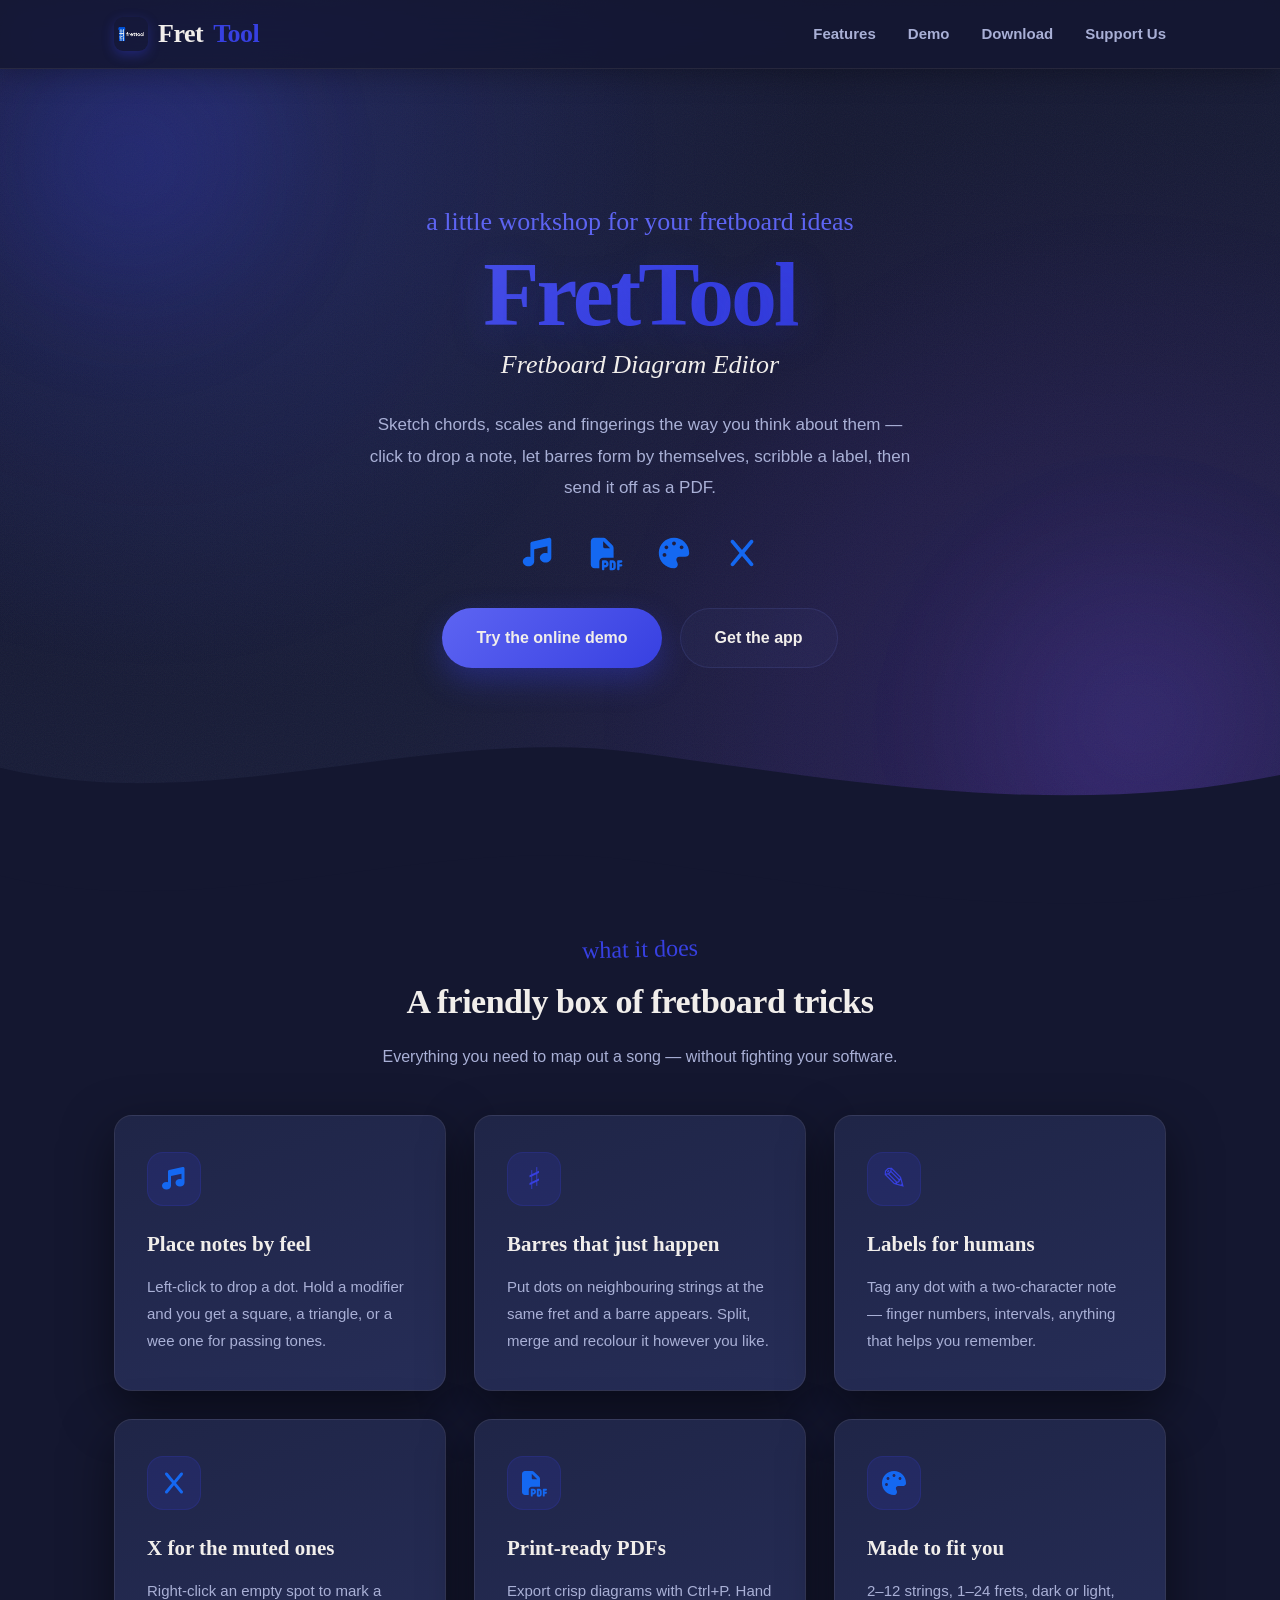
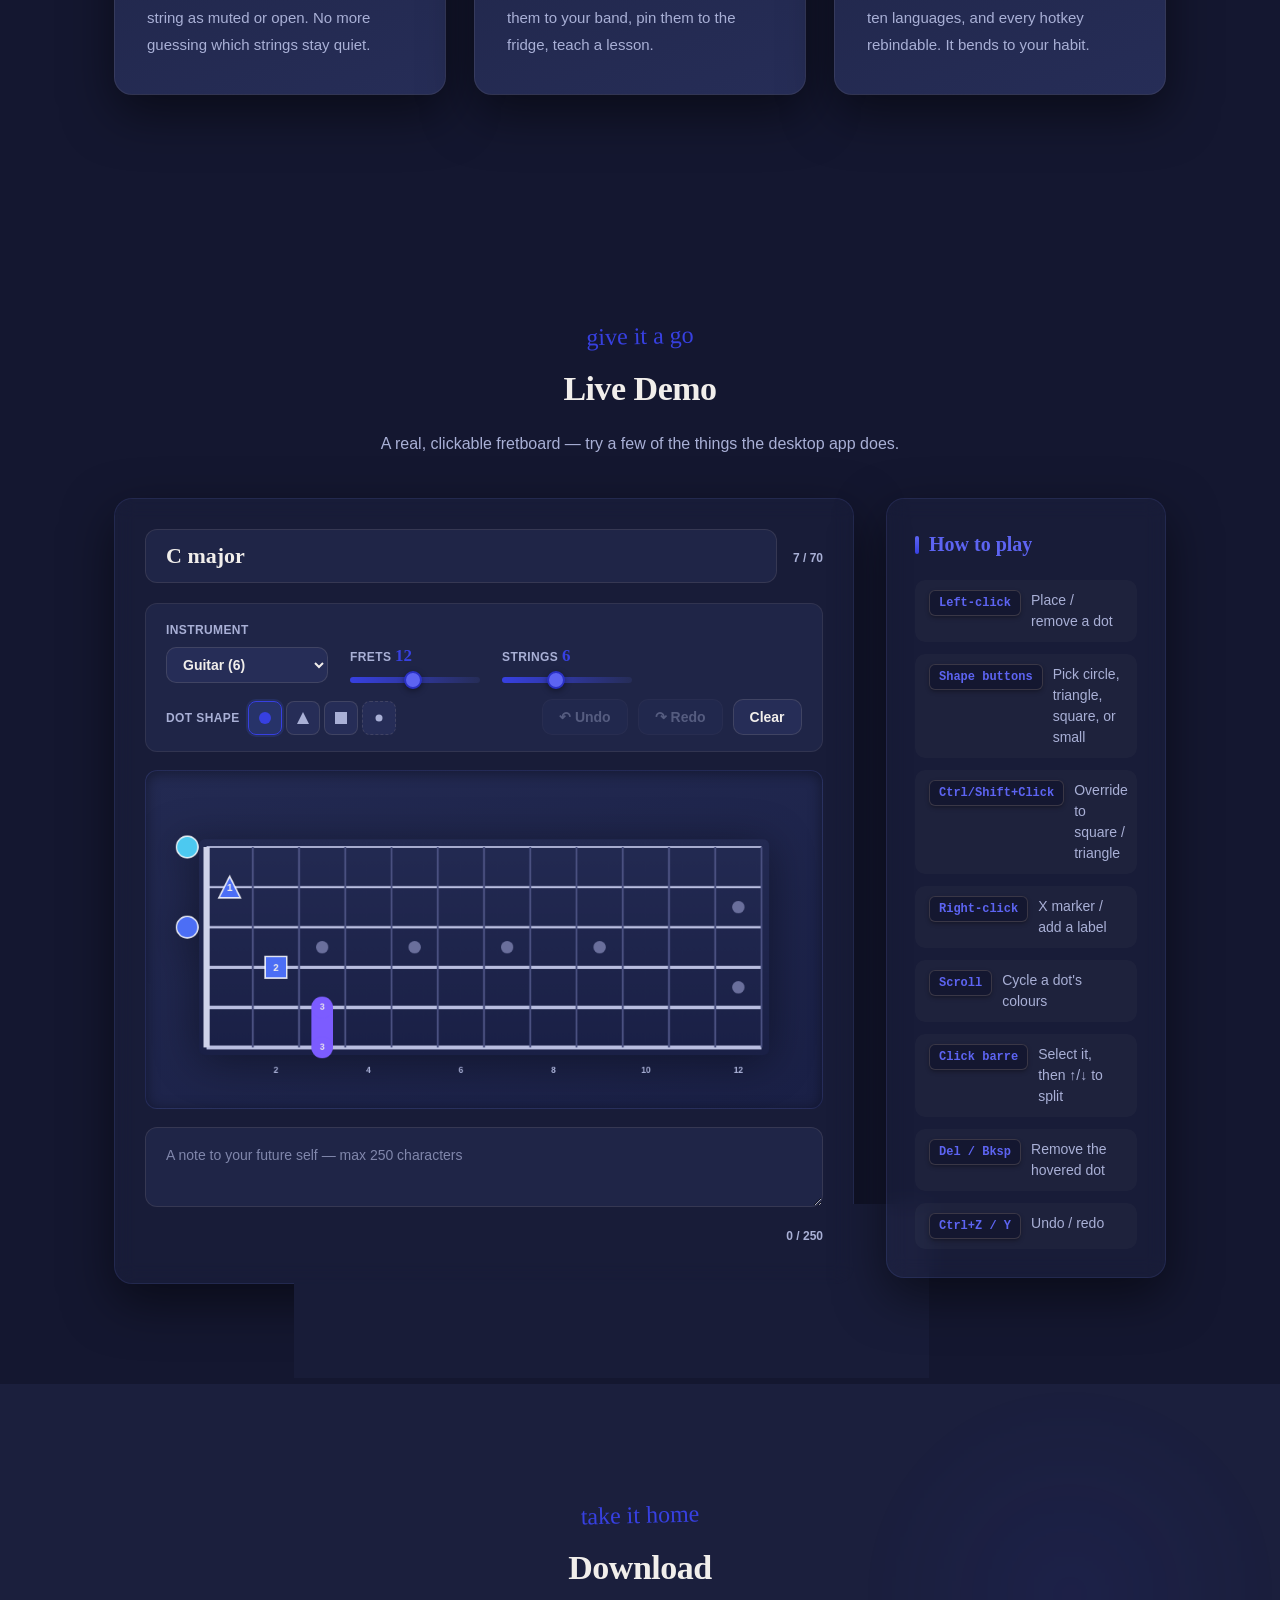
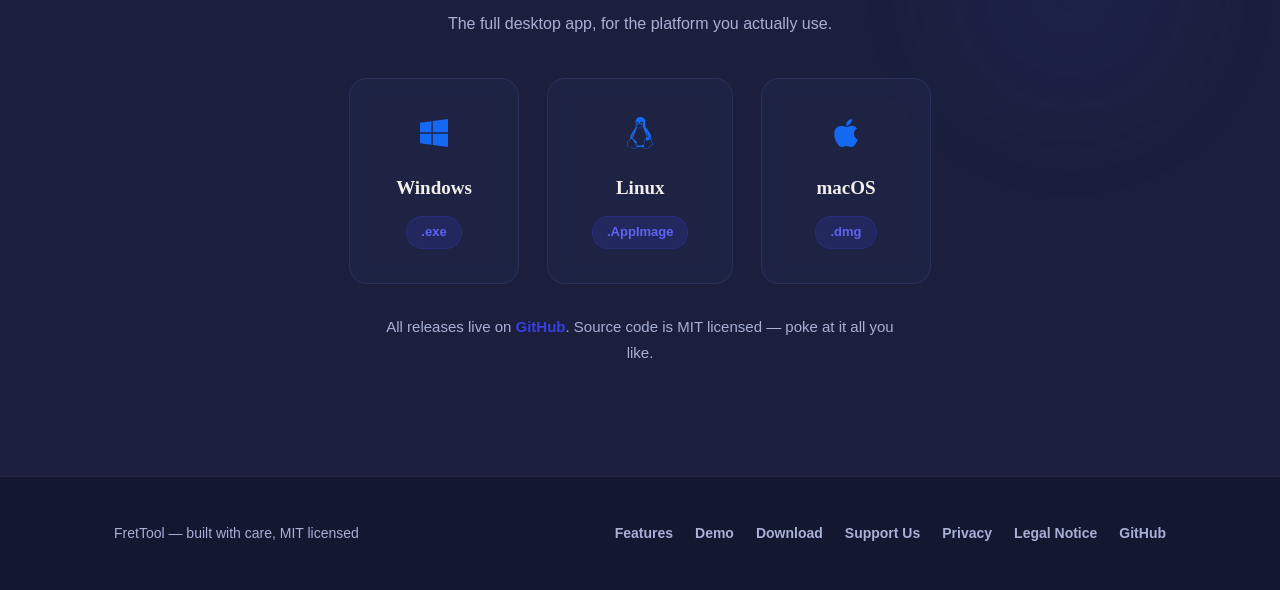
==== commit e607169d: "Improve the fonts, Fix the paypal embedding snippet" ====
--- a/www/index.html
+++ b/www/index.html
@@ -84,7 +84,7 @@
         <a href="#features">Features</a>
         <a href="#demo">Demo</a>
         <a href="#download">Download</a>
-        <a href="donate.html">Support</a>
+        <a href="donate.html">Support Us</a>
       </nav>
       <button class="hamburger" aria-label="Toggle navigation" aria-expanded="false">
         <span></span><span></span><span></span>
@@ -258,21 +258,21 @@
       <h2 class="section-title">Download</h2>
       <p class="section-desc">The full desktop app, for the platform you actually use.</p>
       <div class="download-grid">
-        <a href="https://github.com/rkaluzny/frettool/releases/download/v1.1.7/FretTool-Setup-1.1.7-x86_64.exe" class="download-card" data-platform="windows">
+        <a href="https://github.com/rkaluzny/frettool/releases/download/1.2.3/FretTool-Setup-1.2.3-x86_64.exe" class="download-card" data-platform="windows">
           <div class="dl-icon">
             <img src="img/windows-brands-solid-full.svg" alt="Windows icon" loading="lazy" decoding="async">
           </div>
           <span class="dl-name">Windows</span>
           <span class="dl-ext">.exe</span>
         </a>
-        <a href="https://github.com/rkaluzny/frettool/releases/download/v1.1.7/FretTool-1.1.7-x86_64.AppImage" class="download-card" data-platform="linux">
+        <a href="https://github.com/rkaluzny/frettool/releases/download/1.2.3/FretTool-1.2.3-x86_64.AppImage" class="download-card" data-platform="linux">
           <div class="dl-icon">
             <img src="img/linux-brands-solid-full.svg" alt="Linux icon" loading="lazy" decoding="async">
           </div>
           <span class="dl-name">Linux</span>
           <span class="dl-ext">.AppImage</span>
         </a>
-        <a href="https://github.com/rkaluzny/frettool/releases/download/v1.1.7/FretTool-1.1.7.dmg" class="download-card" data-platform="macos">
+        <a href="https://github.com/rkaluzny/frettool/releases/download/1.2.3/FretTool-1.2.3.dmg" class="download-card" data-platform="macos">
           <div class="dl-icon">
             <img src="img/apple-brands-solid-full.svg" alt="macOS icon" loading="lazy" decoding="async">
           </div>
@@ -292,7 +292,7 @@
         <a href="#features">Features</a>
         <a href="#demo">Demo</a>
         <a href="#download">Download</a>
-        <a href="donate.html">Support</a>
+        <a href="donate.html">Support Us</a>
         <a href="privacy.html">Privacy</a>
         <a href="legal.html">Legal Notice</a>
         <a href="https://github.com/rkaluzny/frettool" target="_blank" rel="noopener">GitHub</a>
--- a/www/style.css
+++ b/www/style.css
@@ -35,8 +35,8 @@
   --radius-sm: 12px;
   --glass: rgba(120, 140, 255, 0.04);
   --glass-border: rgba(125, 140, 245, 0.12);
-  --font-display: 'Fraunces', Georgia, 'Times New Roman', serif;
-  --font-hand: 'Caveat', 'Comic Sans MS', cursive;
+  --font-display: 'Times New Roman', serif;
+  --font-hand: 'Times New Roman', serif;
   --font-body: 'Nunito', -apple-system, BlinkMacSystemFont, 'Segoe UI', Roboto, sans-serif;
   --shadow-soft: 0 18px 50px rgba(0, 0, 0, 0.5);
   --icon-filter: brightness(0) saturate(100%) invert(27%) sepia(89%) saturate(2476%) hue-rotate(211deg) brightness(96%) contrast(97%);
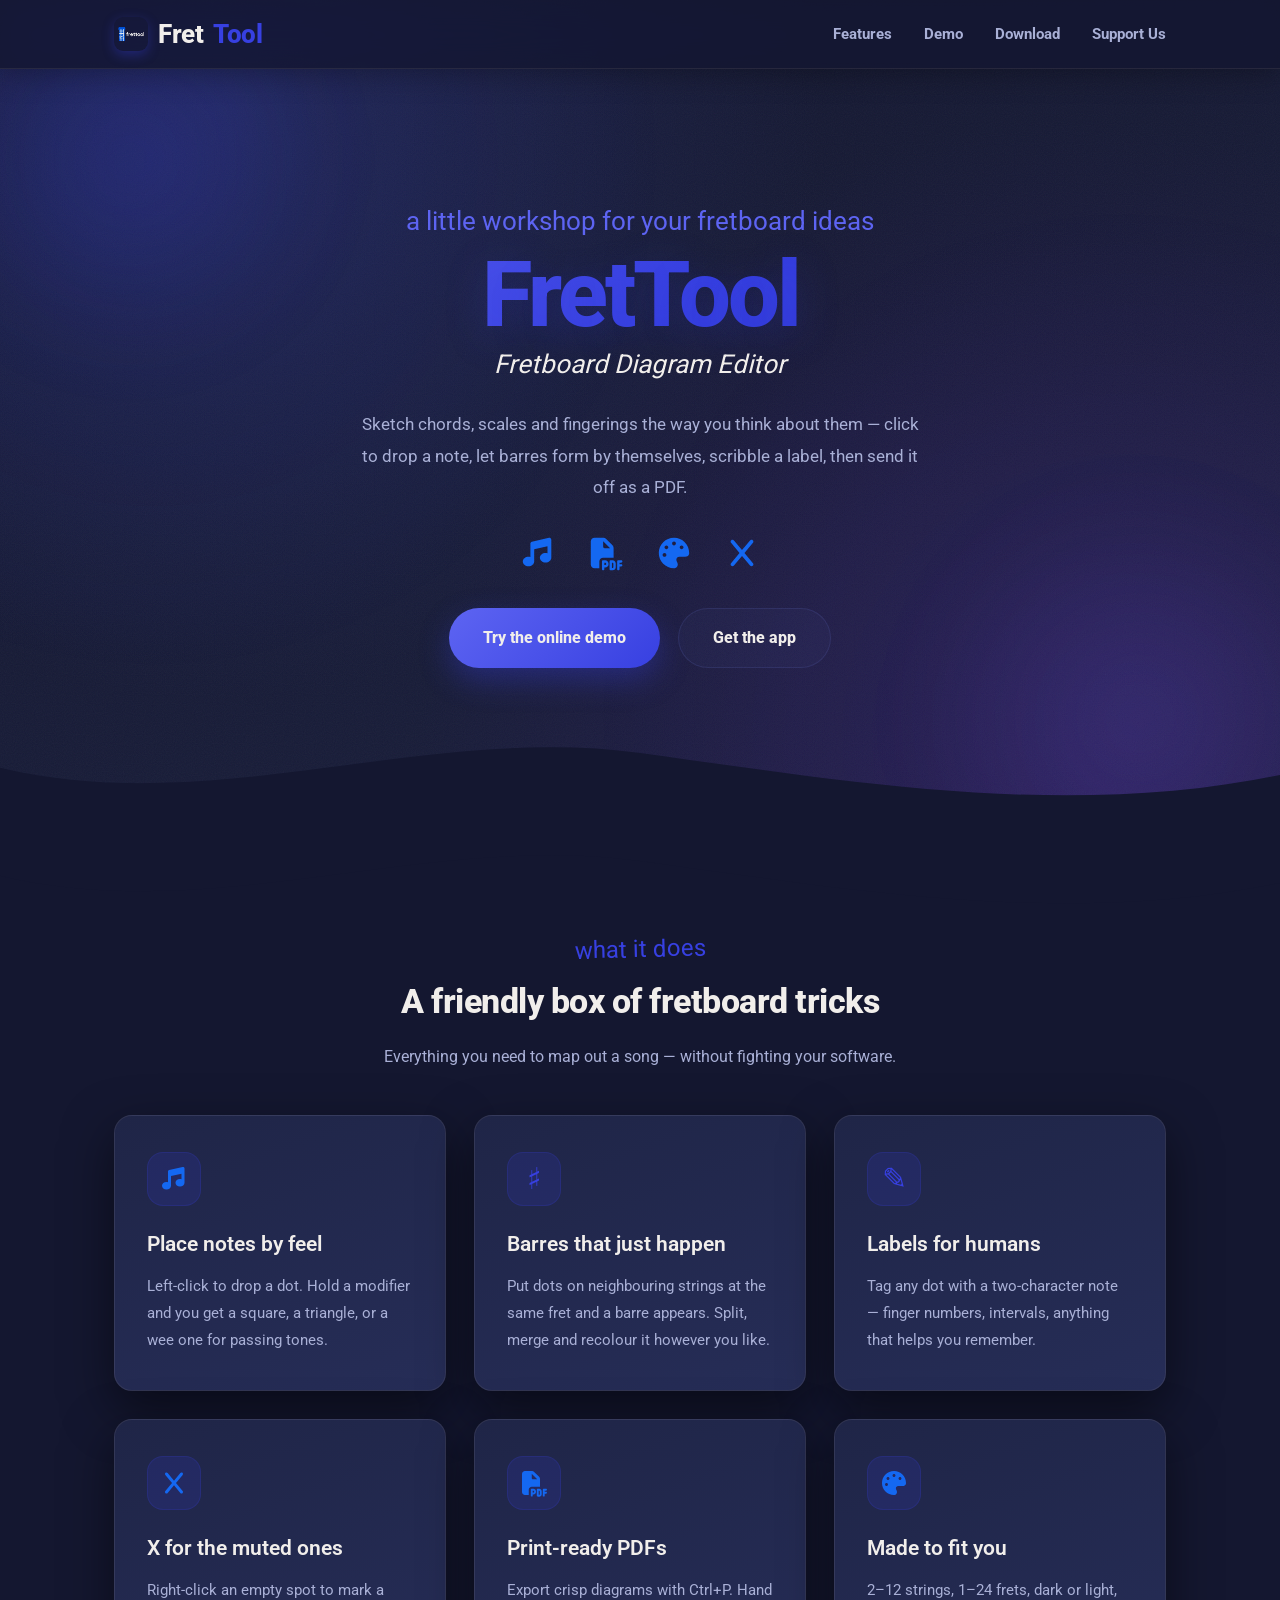
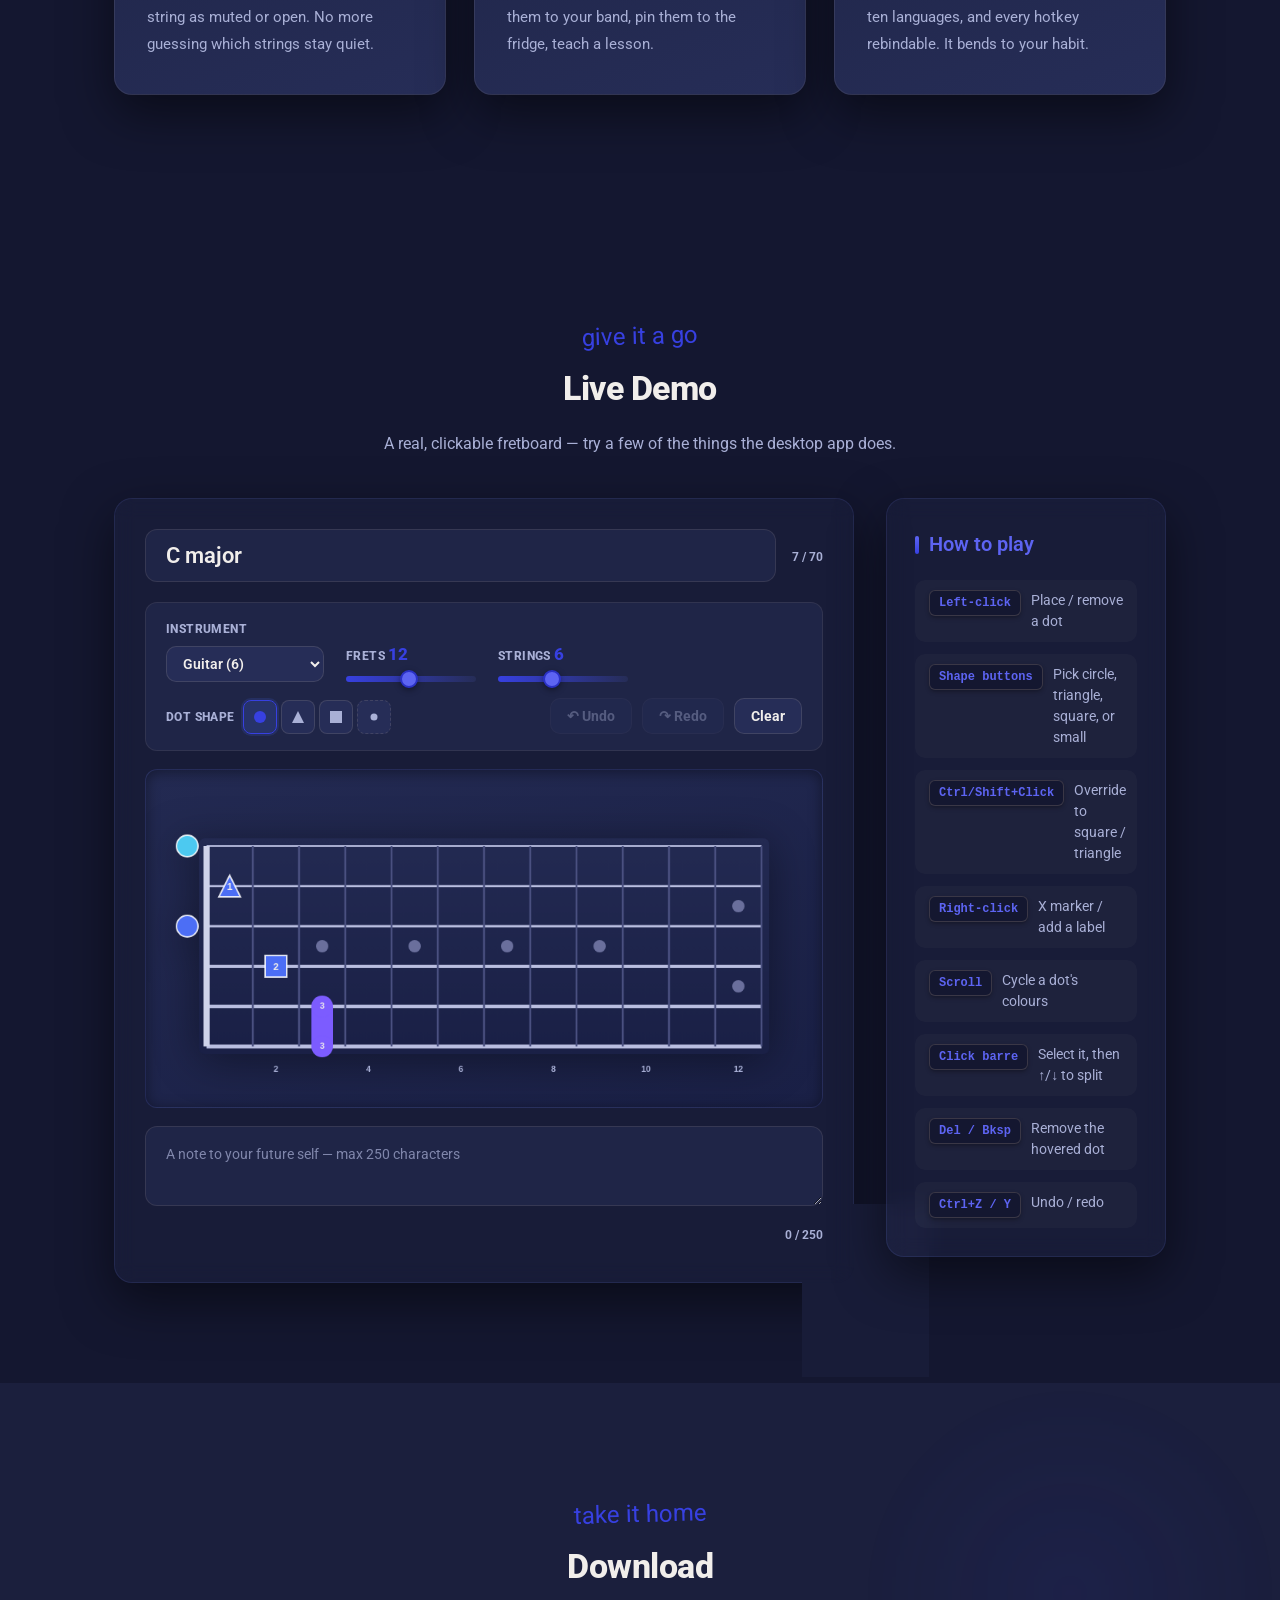
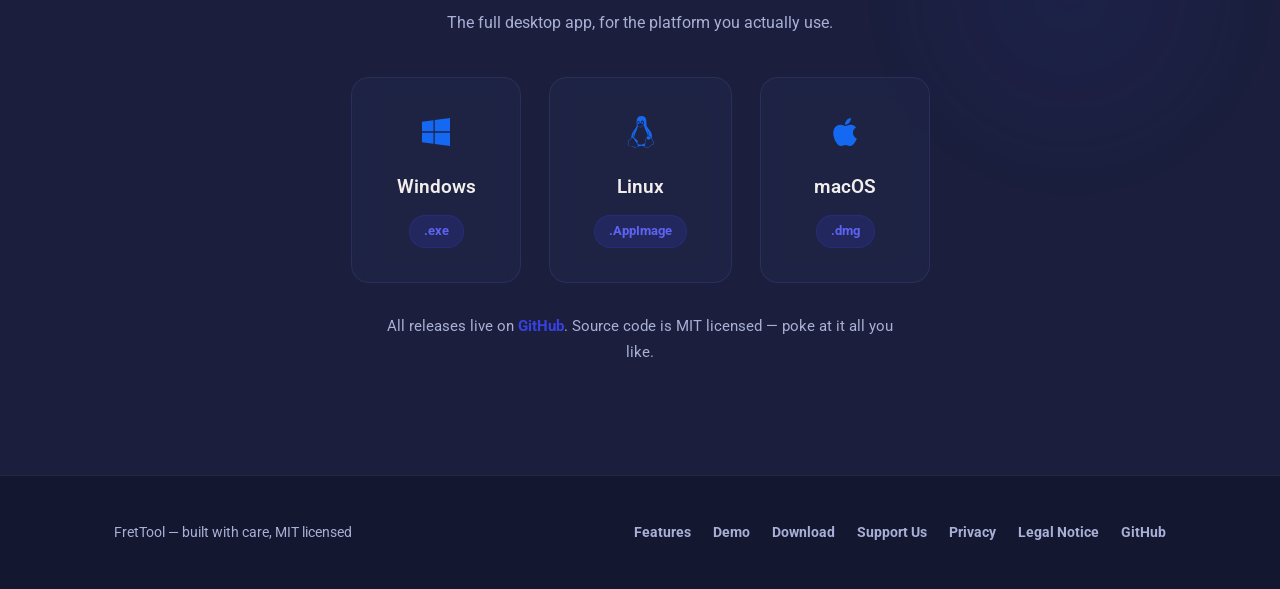
==== commit 25a66c22: "Update the release links" ====
--- a/www/index.html
+++ b/www/index.html
@@ -258,21 +258,21 @@
       <h2 class="section-title">Download</h2>
       <p class="section-desc">The full desktop app, for the platform you actually use.</p>
       <div class="download-grid">
-        <a href="https://github.com/rkaluzny/frettool/releases/download/1.2.3/FretTool-Setup-1.2.3-x86_64.exe" class="download-card" data-platform="windows">
+        <a href="https://github.com/rkaluzny/frettool/releases/download/v1.2.8/FretTool-Setup-1.2.8-x86_64.exe" class="download-card" data-platform="windows">
           <div class="dl-icon">
             <img src="img/windows-brands-solid-full.svg" alt="Windows icon" loading="lazy" decoding="async">
           </div>
           <span class="dl-name">Windows</span>
           <span class="dl-ext">.exe</span>
         </a>
-        <a href="https://github.com/rkaluzny/frettool/releases/download/1.2.3/FretTool-1.2.3-x86_64.AppImage" class="download-card" data-platform="linux">
+        <a href="https://github.com/rkaluzny/frettool/releases/download/v1.2.8/FretTool-1.2.8-x86_64.AppImage" class="download-card" data-platform="linux">
           <div class="dl-icon">
             <img src="img/linux-brands-solid-full.svg" alt="Linux icon" loading="lazy" decoding="async">
           </div>
           <span class="dl-name">Linux</span>
           <span class="dl-ext">.AppImage</span>
         </a>
-        <a href="https://github.com/rkaluzny/frettool/releases/download/1.2.3/FretTool-1.2.3.dmg" class="download-card" data-platform="macos">
+        <a href="https://github.com/rkaluzny/frettool/releases/download/v1.2.8/FretTool-1.2.8.dmg" class="download-card" data-platform="macos">
           <div class="dl-icon">
             <img src="img/apple-brands-solid-full.svg" alt="macOS icon" loading="lazy" decoding="async">
           </div>
--- a/www/style.css
+++ b/www/style.css
@@ -1,7 +1,14 @@
-*, *::before, *::after {
+*,
+*::before,
+*::after {
   margin: 0;
   padding: 0;
   box-sizing: border-box;
+}
+
+@font-face {
+  font-family: Roboto;
+  src: url(fonts/Roboto-VariableFont_wdth\,wght.ttf);
 }
 
 :root {
@@ -9,8 +16,8 @@
   --bg: #141730;
   --bg-alt: #1b1f3d;
   --bg-gradient: radial-gradient(circle at 18% 12%, #1f2552 0%, transparent 45%),
-                 radial-gradient(circle at 85% 88%, #251c4f 0%, transparent 50%),
-                 linear-gradient(160deg, #141730 0%, #1a1f3d 100%);
+    radial-gradient(circle at 85% 88%, #251c4f 0%, transparent 50%),
+    linear-gradient(160deg, #141730 0%, #1a1f3d 100%);
   --surface: #1f2547;
   --surface-2: #262d57;
   --surface-hover: #2e3766;
@@ -35,9 +42,9 @@
   --radius-sm: 12px;
   --glass: rgba(120, 140, 255, 0.04);
   --glass-border: rgba(125, 140, 245, 0.12);
-  --font-display: 'Times New Roman', serif;
-  --font-hand: 'Times New Roman', serif;
-  --font-body: 'Nunito', -apple-system, BlinkMacSystemFont, 'Segoe UI', Roboto, sans-serif;
+  --font-display: Roboto;
+  --font-hand: Roboto;
+  --font-body: Roboto, sans-serif;
   --shadow-soft: 0 18px 50px rgba(0, 0, 0, 0.5);
   --icon-filter: brightness(0) saturate(100%) invert(27%) sepia(89%) saturate(2476%) hue-rotate(211deg) brightness(96%) contrast(97%);
   --icon-filter-hover: brightness(0) saturate(100%) invert(25%) sepia(95%) saturate(2600%) hue-rotate(210deg) brightness(112%) contrast(100%);
@@ -45,6 +52,10 @@
 
 html {
   scroll-behavior: smooth;
+}
+
+h1 {
+  font-family: Roboto, sans-serif;
 }
 
 body {
@@ -76,7 +87,7 @@
   right: 0;
   bottom: 0;
   background: radial-gradient(circle at 12% 18%, rgba(55, 64, 225, 0.10) 0%, transparent 38%),
-              radial-gradient(circle at 88% 82%, rgba(124, 92, 255, 0.07) 0%, transparent 40%);
+    radial-gradient(circle at 88% 82%, rgba(124, 92, 255, 0.07) 0%, transparent 40%);
   pointer-events: none;
   z-index: 0;
 }
@@ -208,6 +219,7 @@
   z-index: 120;
   outline: none;
 }
+
 .hamburger span {
   display: block;
   width: 26px;
@@ -217,9 +229,18 @@
   transition: all 0.3s ease;
   transform-origin: center;
 }
-.hamburger.active span:nth-child(1) { transform: rotate(45deg) translate(5px, 6px); }
-.hamburger.active span:nth-child(2) { opacity: 0; }
-.hamburger.active span:nth-child(3) { transform: rotate(-45deg) translate(5px, -6px); }
+
+.hamburger.active span:nth-child(1) {
+  transform: rotate(45deg) translate(5px, 6px);
+}
+
+.hamburger.active span:nth-child(2) {
+  opacity: 0;
+}
+
+.hamburger.active span:nth-child(3) {
+  transform: rotate(-45deg) translate(5px, -6px);
+}
 
 /* Hero */
 .hero {
@@ -256,8 +277,15 @@
 }
 
 @keyframes float {
-  0%, 100% { transform: translate(0, 0) scale(1); }
-  50% { transform: translate(30px, -24px) scale(1.08); }
+
+  0%,
+  100% {
+    transform: translate(0, 0) scale(1);
+  }
+
+  50% {
+    transform: translate(30px, -24px) scale(1.08);
+  }
 }
 
 .hero-inner {
@@ -1150,37 +1178,115 @@
 
 /* Hero entrance */
 @keyframes heroRise {
-  from { opacity: 0; transform: translateY(30px); }
-  to   { opacity: 1; transform: none; }
-}
-.hero-kicker { animation: heroRise .8s ease both; animation-delay: .05s; }
-.hero h1     { animation: heroRise .85s cubic-bezier(.2, .7, .2, 1) both; animation-delay: .12s; }
-.hero-sub    { animation: heroRise .8s ease both; animation-delay: .2s; }
-.hero-desc   { animation: heroRise .8s ease both; animation-delay: .28s; }
-.hero-icons  { animation: heroRise .8s ease both; animation-delay: .36s; }
-.hero-btns   { animation: heroRise .8s ease both; animation-delay: .44s; }
+  from {
+    opacity: 0;
+    transform: translateY(30px);
+  }
+
+  to {
+    opacity: 1;
+    transform: none;
+  }
+}
+
+.hero-kicker {
+  animation: heroRise .8s ease both;
+  animation-delay: .05s;
+}
+
+.hero h1 {
+  animation: heroRise .85s cubic-bezier(.2, .7, .2, 1) both;
+  animation-delay: .12s;
+}
+
+.hero-sub {
+  animation: heroRise .8s ease both;
+  animation-delay: .2s;
+}
+
+.hero-desc {
+  animation: heroRise .8s ease both;
+  animation-delay: .28s;
+}
+
+.hero-icons {
+  animation: heroRise .8s ease both;
+  animation-delay: .36s;
+}
+
+.hero-btns {
+  animation: heroRise .8s ease both;
+  animation-delay: .44s;
+}
 
 /* Header / nav entrance (on load) */
 @keyframes headerDrop {
-  from { transform: translateY(-100%); opacity: 0; }
-  to   { transform: none; opacity: 1; }
-}
+  from {
+    transform: translateY(-100%);
+    opacity: 0;
+  }
+
+  to {
+    transform: none;
+    opacity: 1;
+  }
+}
+
 @keyframes logoPop {
-  from { transform: scale(.6) rotate(-10deg); opacity: 0; }
-  to   { transform: none; opacity: 1; }
-}
+  from {
+    transform: scale(.6) rotate(-10deg);
+    opacity: 0;
+  }
+
+  to {
+    transform: none;
+    opacity: 1;
+  }
+}
+
 @keyframes navIn {
-  from { opacity: 0; transform: translateY(-8px); }
-  to   { opacity: 1; transform: none; }
-}
-.header    { animation: headerDrop .7s cubic-bezier(.2, .7, .2, 1) both; }
-.logo-img  { animation: logoPop .6s .25s cubic-bezier(.2, .7, .2, 1) both; }
-.nav a     { animation: navIn .5s ease both; }
-.nav a:nth-child(1) { animation-delay: .35s; }
-.nav a:nth-child(2) { animation-delay: .45s; }
-.nav a:nth-child(3) { animation-delay: .55s; }
-.nav a:nth-child(4) { animation-delay: .65s; }
-.nav a:nth-child(5) { animation-delay: .75s; }
+  from {
+    opacity: 0;
+    transform: translateY(-8px);
+  }
+
+  to {
+    opacity: 1;
+    transform: none;
+  }
+}
+
+.header {
+  animation: headerDrop .7s cubic-bezier(.2, .7, .2, 1) both;
+}
+
+.logo-img {
+  animation: logoPop .6s .25s cubic-bezier(.2, .7, .2, 1) both;
+}
+
+.nav a {
+  animation: navIn .5s ease both;
+}
+
+.nav a:nth-child(1) {
+  animation-delay: .35s;
+}
+
+.nav a:nth-child(2) {
+  animation-delay: .45s;
+}
+
+.nav a:nth-child(3) {
+  animation-delay: .55s;
+}
+
+.nav a:nth-child(4) {
+  animation-delay: .65s;
+}
+
+.nav a:nth-child(5) {
+  animation-delay: .75s;
+}
 
 /* Legal pages (privacy, legal notice) */
 .legal-hero {
@@ -1245,6 +1351,7 @@
   transition: opacity .7s ease, transform .7s cubic-bezier(.175, .885, .32, 1.2);
   will-change: opacity, transform;
 }
+
 .reveal.in {
   opacity: 1;
   transform: none;
@@ -1322,20 +1429,51 @@
 }
 
 @media (prefers-reduced-motion: reduce) {
-  .reveal { opacity: 1 !important; transform: none !important; transition: none !important; }
-  .hero-kicker, .hero h1, .hero-sub, .hero-desc, .hero-icons, .hero-btns { animation: none !important; }
-  .hero-blob { animation: none !important; }
-  html { scroll-behavior: auto !important; }
+  .reveal {
+    opacity: 1 !important;
+    transform: none !important;
+    transition: none !important;
+  }
+
+  .hero-kicker,
+  .hero h1,
+  .hero-sub,
+  .hero-desc,
+  .hero-icons,
+  .hero-btns {
+    animation: none !important;
+  }
+
+  .hero-blob {
+    animation: none !important;
+  }
+
+  html {
+    scroll-behavior: auto !important;
+  }
 }
 
 @media (max-width: 900px) {
-  .features, .download { padding: 90px 0; }
-  .features { padding-bottom: 110px; }
+
+  .features,
+  .download {
+    padding: 90px 0;
+  }
+
+  .features {
+    padding-bottom: 110px;
+  }
 }
 
 @media (max-width: 768px) {
-  .hamburger { display: flex; }
-  .header-inner { position: relative; }
+  .hamburger {
+    display: flex;
+  }
+
+  .header-inner {
+    position: relative;
+  }
+
   .nav {
     position: absolute;
     top: 100%;
@@ -1353,61 +1491,203 @@
     padding: 0 24px;
     pointer-events: none;
   }
+
   .nav.open {
     max-height: 300px;
     opacity: 1;
     padding: 14px 24px;
     pointer-events: auto;
   }
+
   .nav a {
     padding: 14px 0;
     font-size: 16px;
     border-bottom: 1px solid rgba(125, 140, 245, 0.08);
     animation: none !important;
   }
-  .nav a:last-child { border-bottom: none; }
-
-  .hero { padding: 90px 0 110px; }
-  .demo-layout { flex-direction: column; }
-  .demo-sidebar { width: 100%; position: static; top: auto; }
-  .tool-actions { margin-left: 0; width: 100%; justify-content: flex-end; }
+
+  .nav a:last-child {
+    border-bottom: none;
+  }
+
+  .hero {
+    padding: 90px 0 110px;
+  }
+
+  .demo-layout {
+    flex-direction: column;
+    gap: 24px;
+  }
+
+  .demo-sidebar {
+    width: 100%;
+    position: static;
+    top: auto;
+  }
+
+  .tool-actions {
+    margin-left: 0;
+    width: 100%;
+    justify-content: flex-end;
+  }
 }
 
 @media (max-width: 640px) {
-  .hero { padding: 72px 0 96px; }
-  .demo-toolbar { flex-direction: column; align-items: stretch; }
-  .tool-group { width: 100%; }
-  .tool-group select { width: 100%; }
-  .tool-group input[type="range"] { width: 100%; }
-  .tool-actions { justify-content: stretch; }
-  .tool-actions .tool-btn { flex: 1; }
-  .tool-shapes { width: 100%; }
-  .demo-header { flex-direction: column; align-items: stretch; gap: 6px; }
-  .demo-title-input { min-width: 0; }
-  .logo { font-size: 22px; }
-  .donate-card { padding: 32px 20px; }
-  .donate-features { grid-template-columns: 1fr; gap: 16px; }
+  .hero {
+    padding: 72px 0 96px;
+  }
+
+  .demo-toolbar {
+    flex-direction: column;
+    align-items: stretch;
+  }
+
+  .tool-group {
+    width: 100%;
+  }
+
+  .tool-group select {
+    width: 100%;
+  }
+
+  .tool-group input[type="range"] {
+    width: 100%;
+  }
+
+  .tool-actions {
+    justify-content: stretch;
+  }
+
+  .tool-actions .tool-btn {
+    flex: 1;
+  }
+
+  .tool-shapes {
+    width: 100%;
+  }
+
+  .demo-header {
+    flex-direction: column;
+    align-items: stretch;
+    gap: 6px;
+  }
+
+  .demo-title-input {
+    min-width: 0;
+  }
+
+  .demo-layout {
+    gap: 20px;
+  }
+
+  .fretboard-wrap {
+    padding: 14px;
+    margin: 10px 0 14px;
+  }
+
+  .logo {
+    font-size: 22px;
+  }
+
+  .donate-card {
+    padding: 32px 20px;
+  }
+
+  .donate-features {
+    grid-template-columns: 1fr;
+    gap: 16px;
+  }
 }
 
 @media (max-width: 480px) {
-  .features-grid { grid-template-columns: 1fr; }
-  .download-grid { flex-direction: column; align-items: center; }
-  .features, .download { padding: 70px 0; }
-  .features { padding-bottom: 90px; }
-  .demo-main { padding: 22px; }
-  .fretboard-wrap { padding: 14px; }
-  .logo-img { width: 28px; height: 28px; }
-  .footer-inner { flex-direction: column; align-items: flex-start; gap: 14px; }
-  .footer-nav { flex-wrap: wrap; gap: 16px; }
+  .features-grid {
+    grid-template-columns: 1fr;
+  }
+
+  .download-grid {
+    flex-direction: column;
+    align-items: center;
+  }
+
+  .features,
+  .download {
+    padding: 70px 0;
+  }
+
+  .features {
+    padding-bottom: 90px;
+  }
+
+  .demo-main {
+    padding: 18px;
+  }
+
+  .fretboard-wrap {
+    padding: 10px;
+    margin: 8px 0 12px;
+  }
+
+  .logo-img {
+    width: 28px;
+    height: 28px;
+  }
+
+  .footer-inner {
+    flex-direction: column;
+    align-items: flex-start;
+    gap: 14px;
+  }
+
+  .footer-nav {
+    flex-wrap: wrap;
+    gap: 16px;
+  }
 }
 
 @media (max-width: 380px) {
-  .header-inner { padding: 0 16px; }
-  .logo { font-size: 19px; gap: 8px; }
-  .logo-img { width: 24px; height: 24px; }
-  .hero { padding: 60px 0 84px; }
-  .hero-icons { gap: 20px; }
-  .hero-icon { width: 32px; height: 32px; }
-  .demo-main { padding: 16px; }
-  .download-card { padding: 28px 36px; min-width: 0; width: 100%; }
-}
+  .header-inner {
+    padding: 0 16px;
+  }
+
+  .logo {
+    font-size: 19px;
+    gap: 8px;
+  }
+
+  .logo-img {
+    width: 24px;
+    height: 24px;
+  }
+
+  .hero {
+    padding: 60px 0 84px;
+  }
+
+  .hero-icons {
+    gap: 20px;
+  }
+
+  .hero-icon {
+    width: 32px;
+    height: 32px;
+  }
+
+  .demo-main {
+    padding: 14px;
+  }
+
+  .fretboard-wrap {
+    padding: 8px;
+    margin: 6px 0 10px;
+  }
+
+  .demo-layout {
+    gap: 16px;
+  }
+
+  .download-card {
+    padding: 28px 36px;
+    min-width: 0;
+    width: 100%;
+  }
+}
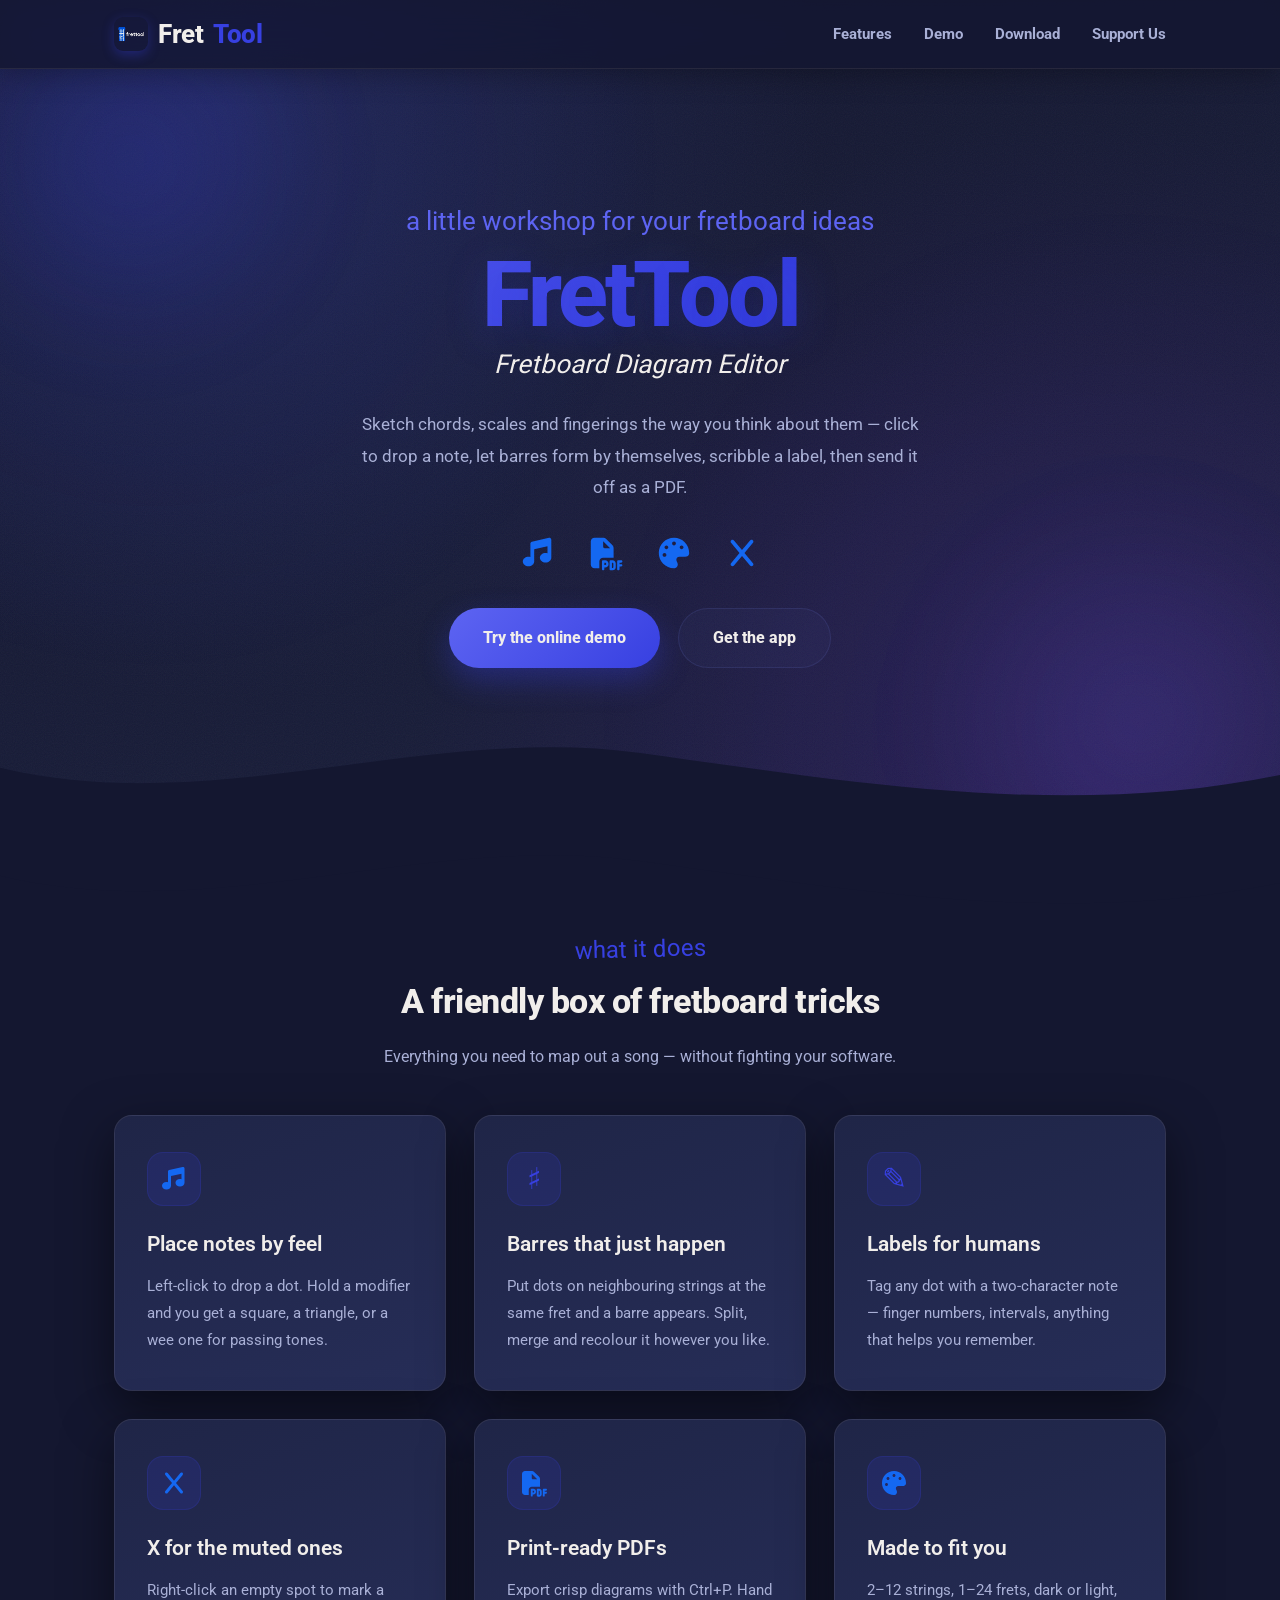
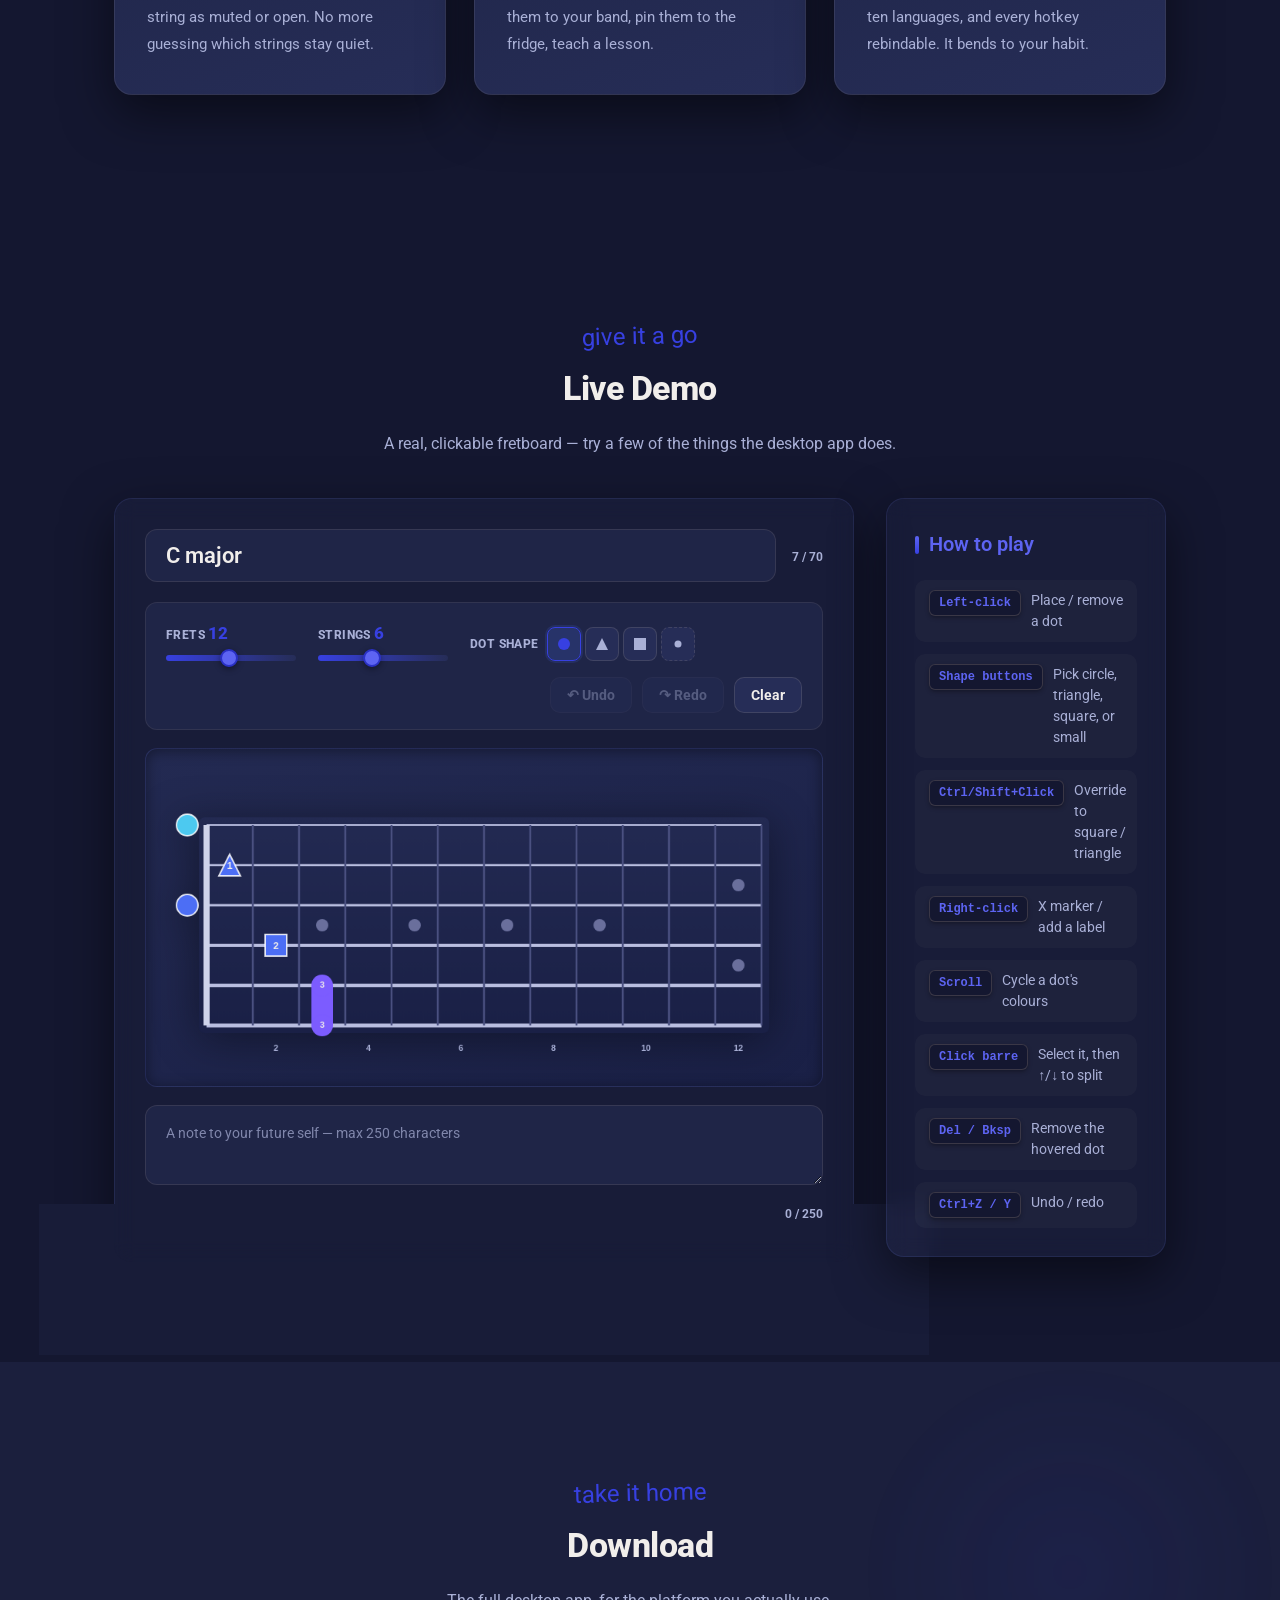
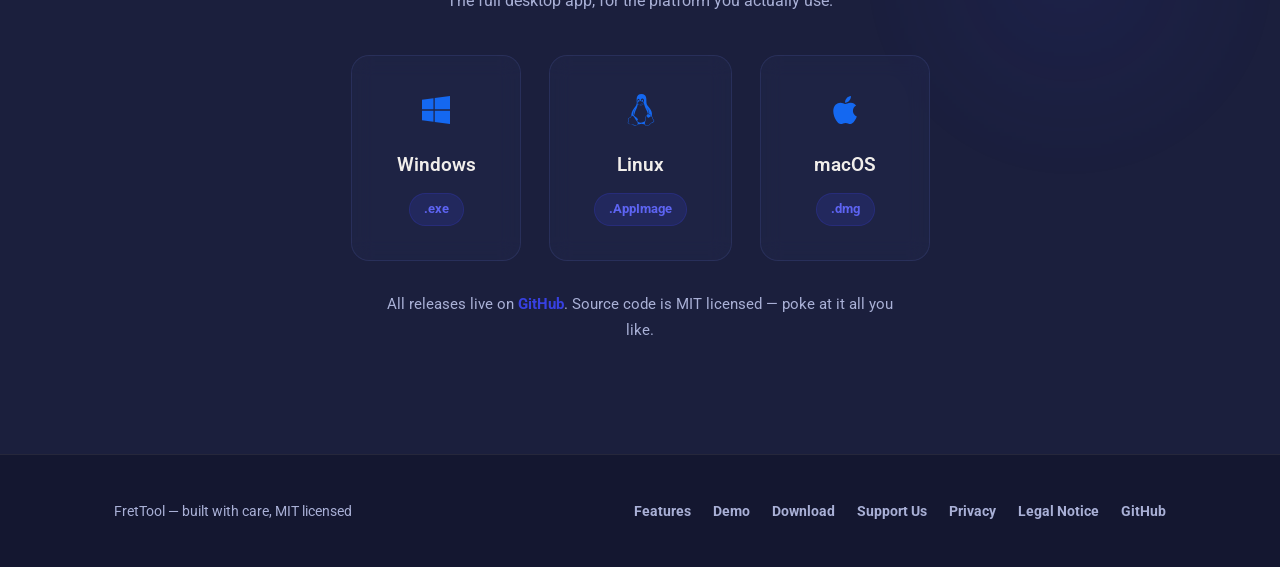
==== commit 16e06747: "Fix issue with MacOS. Add two features" ====
--- a/www/index.html
+++ b/www/index.html
@@ -184,18 +184,6 @@
 
           <div class="demo-toolbar">
             <div class="tool-group">
-              <label for="instrumentSel">Instrument</label>
-              <select id="instrumentSel">
-                <option value="6,12">Guitar (6)</option>
-                <option value="7,12">7-string guitar (7)</option>
-                <option value="4,12">Bass (4)</option>
-                <option value="4,12" data-name="Ukulele">Ukulele (4)</option>
-                <option value="12,12">12-string (12)</option>
-                <option value="5,12">Banjo-ish (5)</option>
-                <option value="3,12">3-string (3)</option>
-              </select>
-            </div>
-            <div class="tool-group">
               <label for="fretRange">Frets <span id="fretVal" class="tool-val">12</span></label>
               <input type="range" id="fretRange" min="1" max="24" value="12">
             </div>
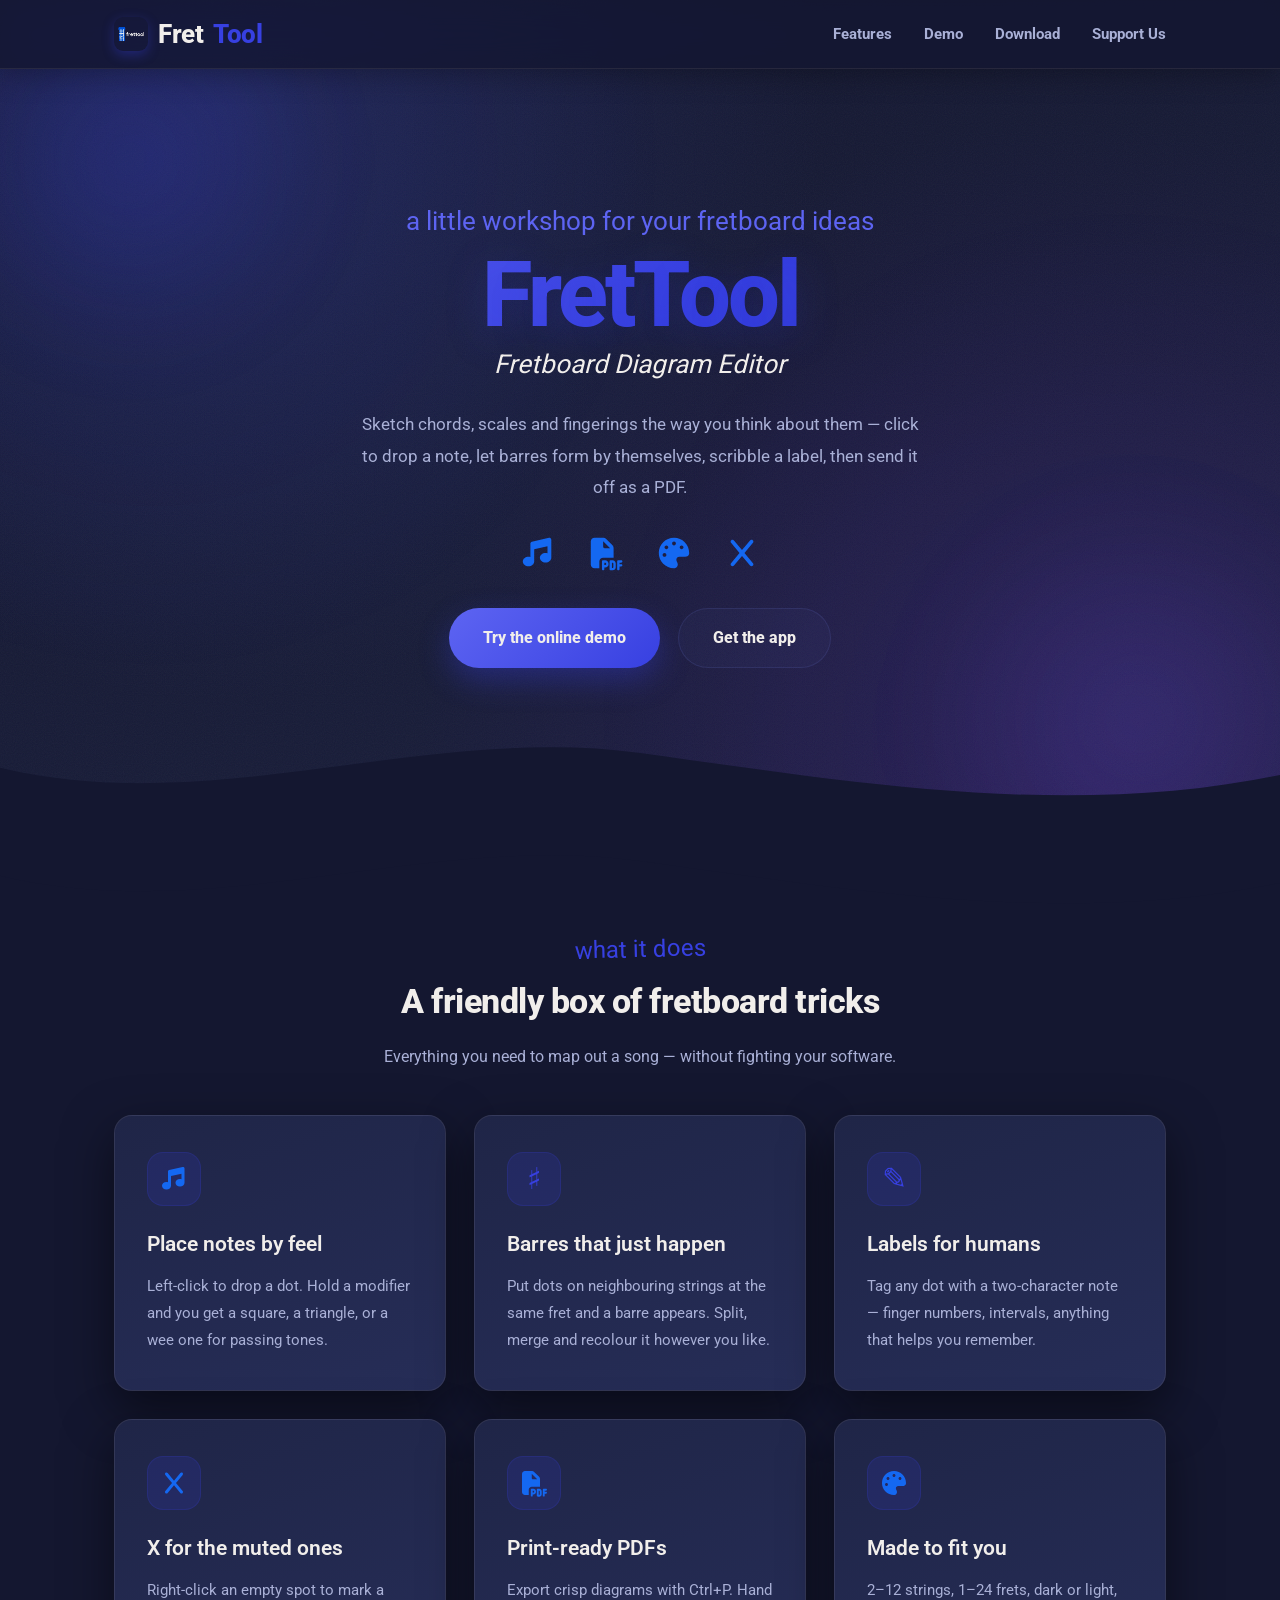
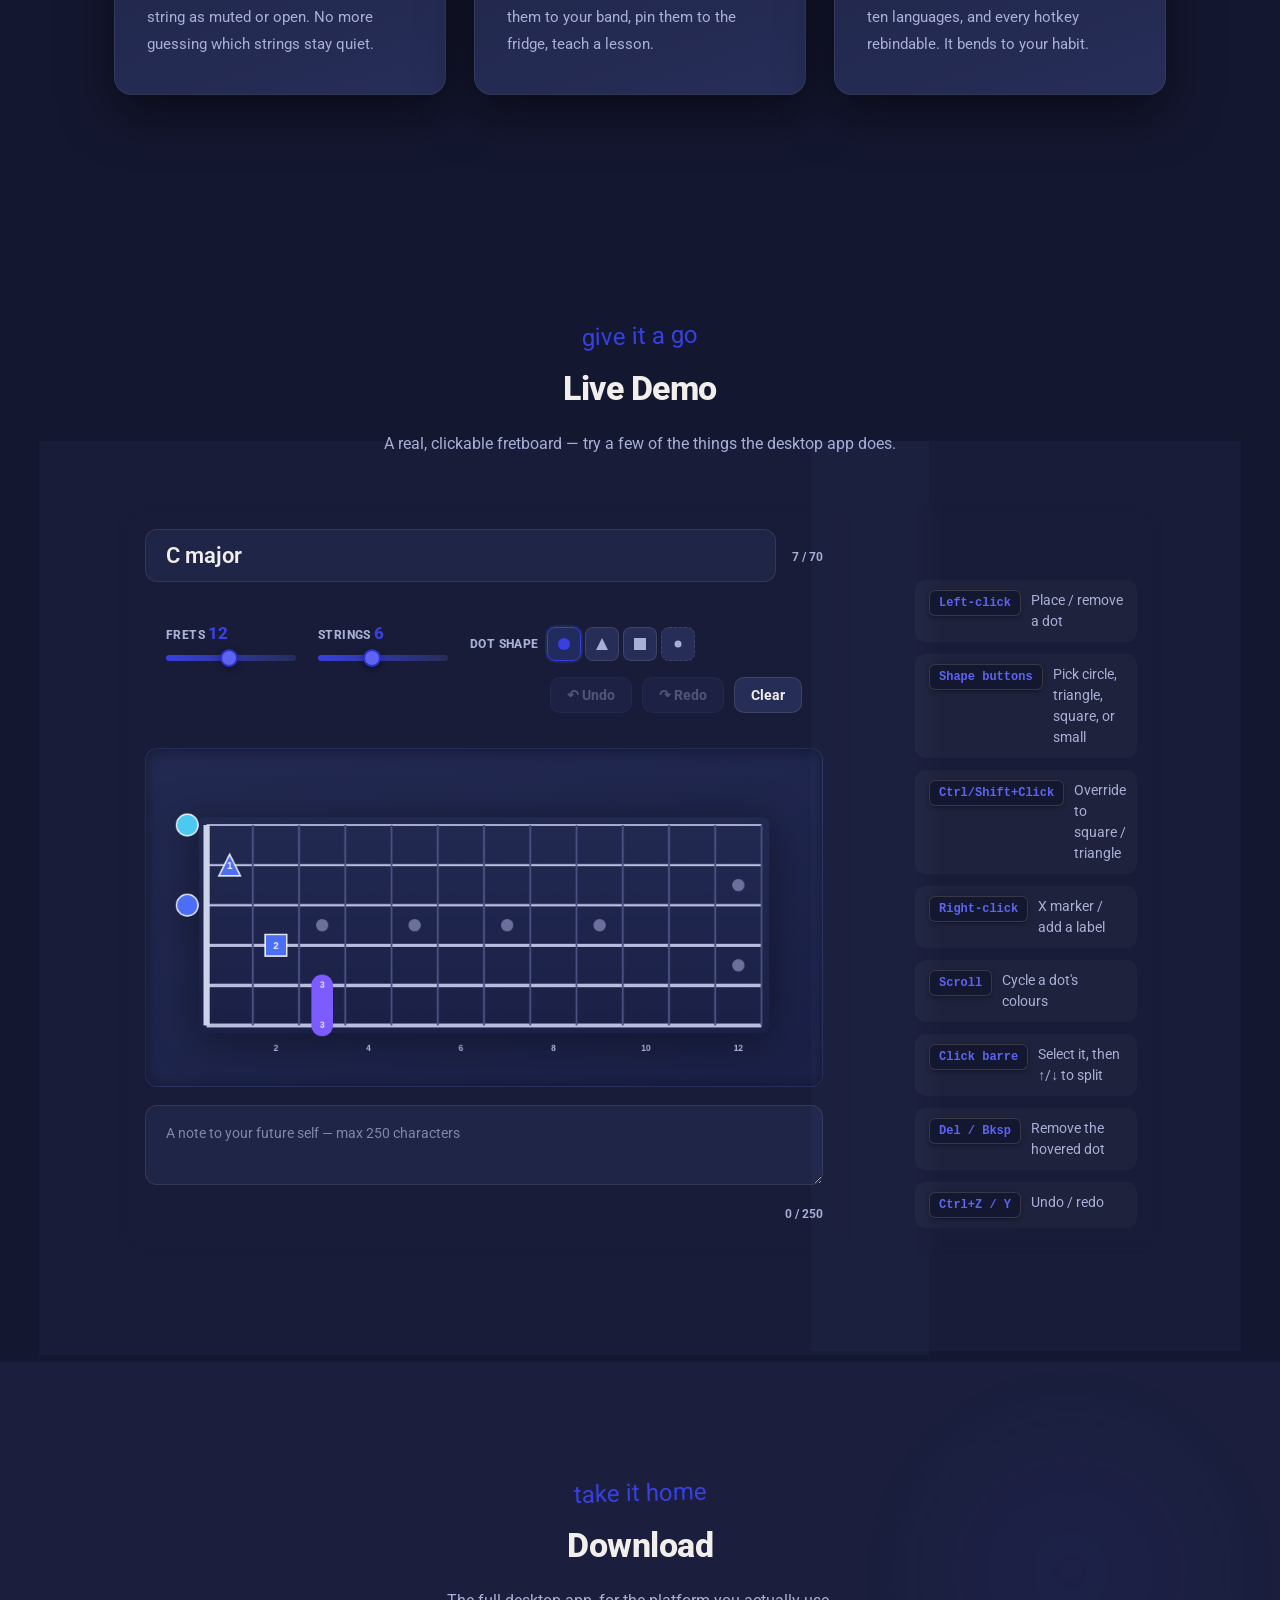
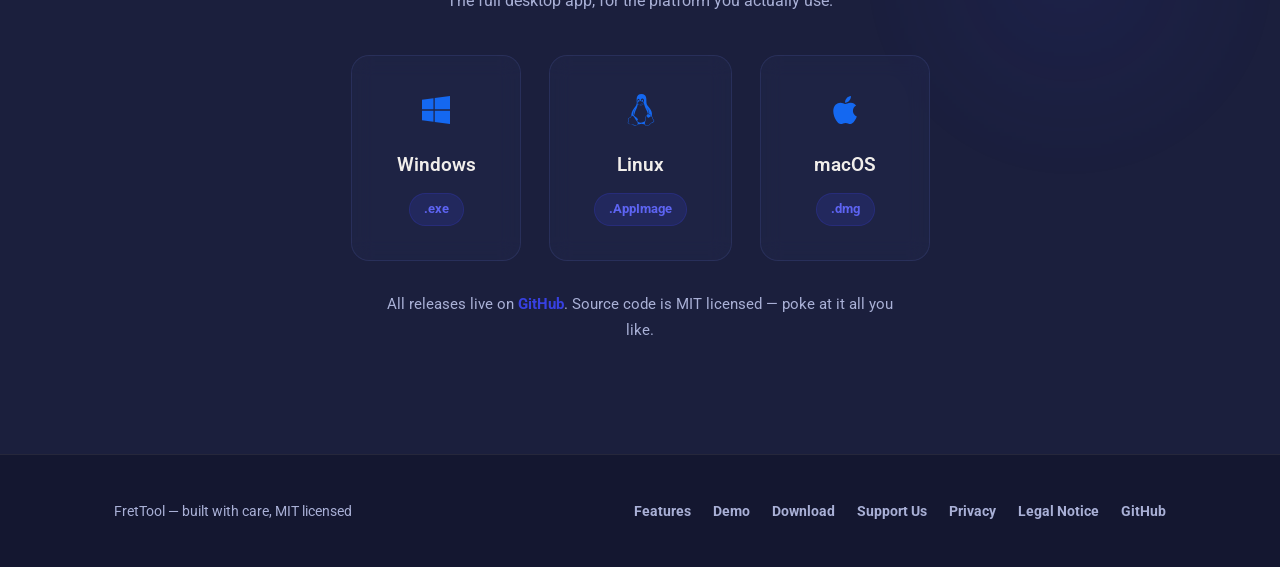
==== commit 729c8461: "update the links on the github page to v1.4.2" ====
--- a/www/index.html
+++ b/www/index.html
@@ -246,21 +246,21 @@
       <h2 class="section-title">Download</h2>
       <p class="section-desc">The full desktop app, for the platform you actually use.</p>
       <div class="download-grid">
-        <a href="https://github.com/rkaluzny/frettool/releases/download/v1.2.8/FretTool-Setup-1.2.8-x86_64.exe" class="download-card" data-platform="windows">
+        <a href="https://github.com/rkaluzny/frettool/releases/download/v1.4.2/FretTool-Setup-1.4.2-x86_64.exe" class="download-card" data-platform="windows">
           <div class="dl-icon">
             <img src="img/windows-brands-solid-full.svg" alt="Windows icon" loading="lazy" decoding="async">
           </div>
           <span class="dl-name">Windows</span>
           <span class="dl-ext">.exe</span>
         </a>
-        <a href="https://github.com/rkaluzny/frettool/releases/download/v1.2.8/FretTool-1.2.8-x86_64.AppImage" class="download-card" data-platform="linux">
+        <a href="https://github.com/rkaluzny/frettool/releases/download/v1.4.2/FretTool-1.4.2-x86_64.AppImage" class="download-card" data-platform="linux">
           <div class="dl-icon">
             <img src="img/linux-brands-solid-full.svg" alt="Linux icon" loading="lazy" decoding="async">
           </div>
           <span class="dl-name">Linux</span>
           <span class="dl-ext">.AppImage</span>
         </a>
-        <a href="https://github.com/rkaluzny/frettool/releases/download/v1.2.8/FretTool-1.2.8.dmg" class="download-card" data-platform="macos">
+        <a href="https://github.com/rkaluzny/frettool/releases/download/v1.4.2/FretTool-1.4.2.dmg" class="download-card" data-platform="macos">
           <div class="dl-icon">
             <img src="img/apple-brands-solid-full.svg" alt="macOS icon" loading="lazy" decoding="async">
           </div>
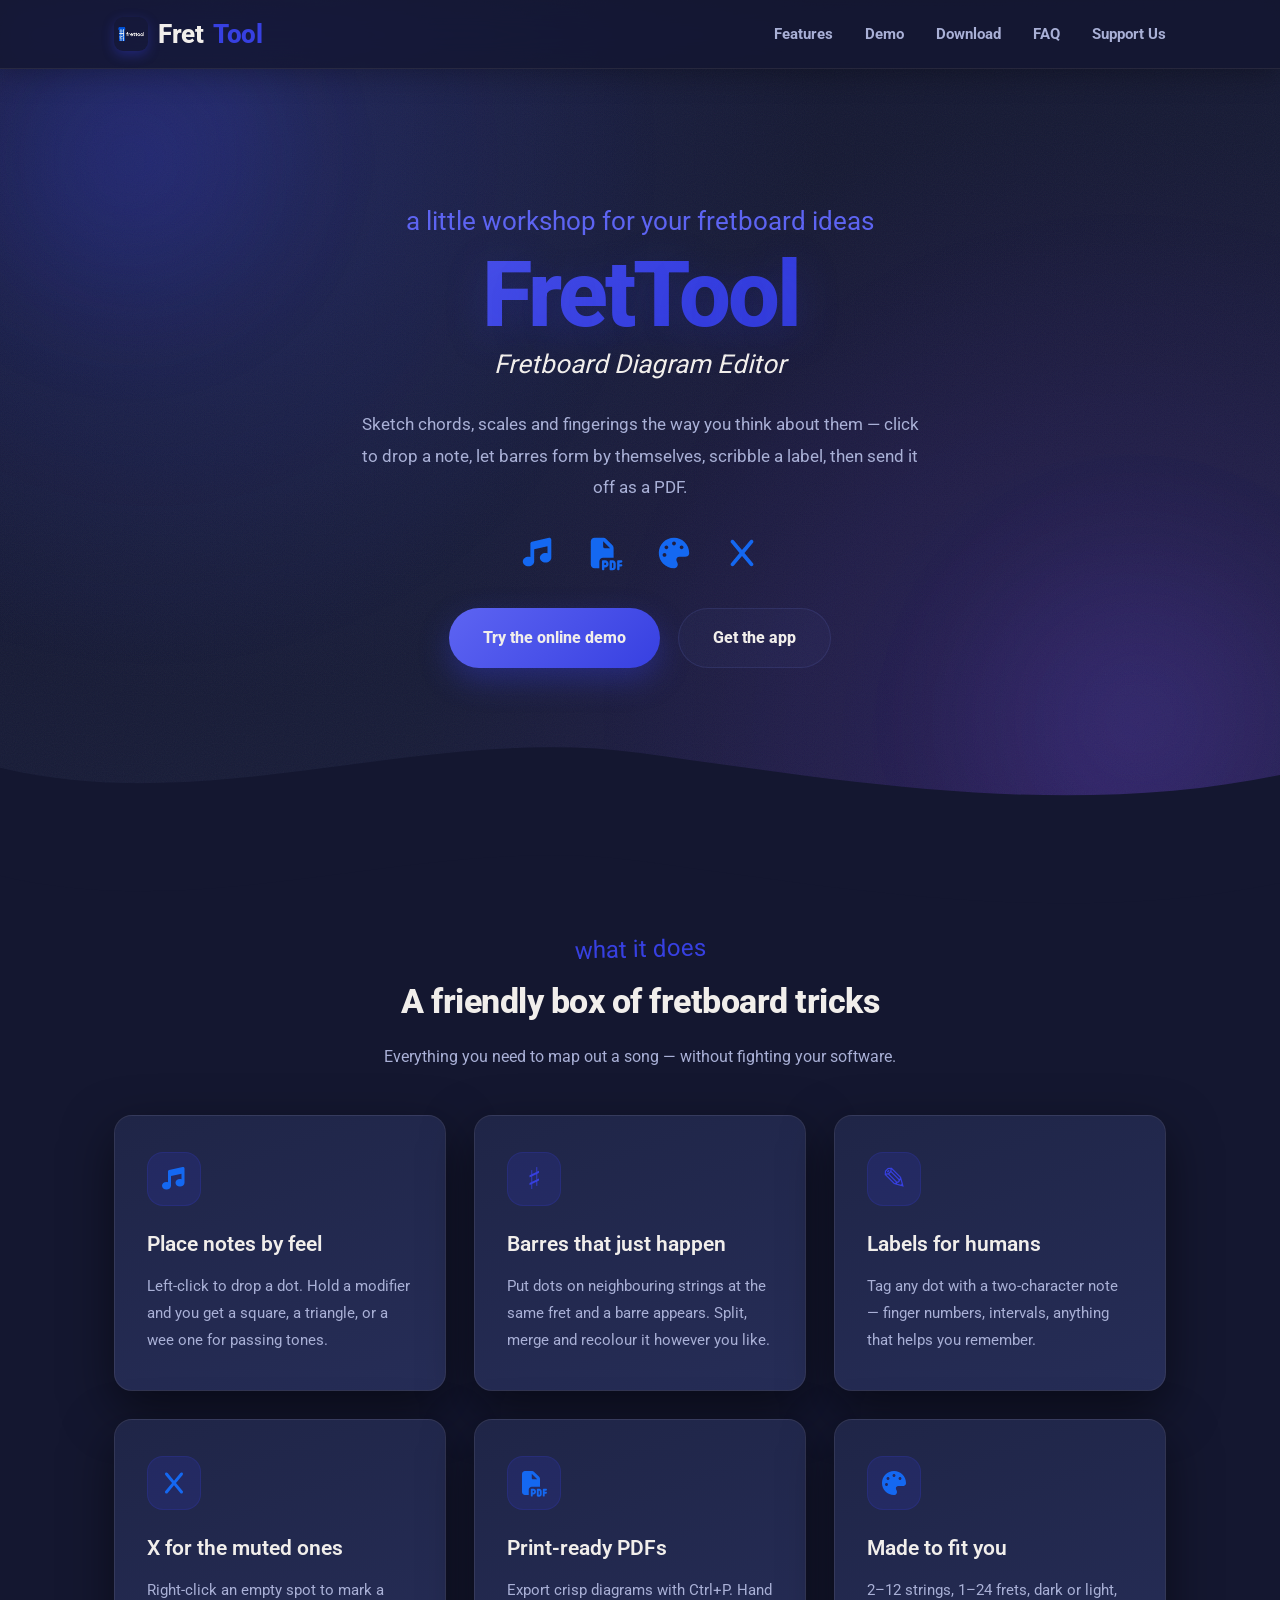
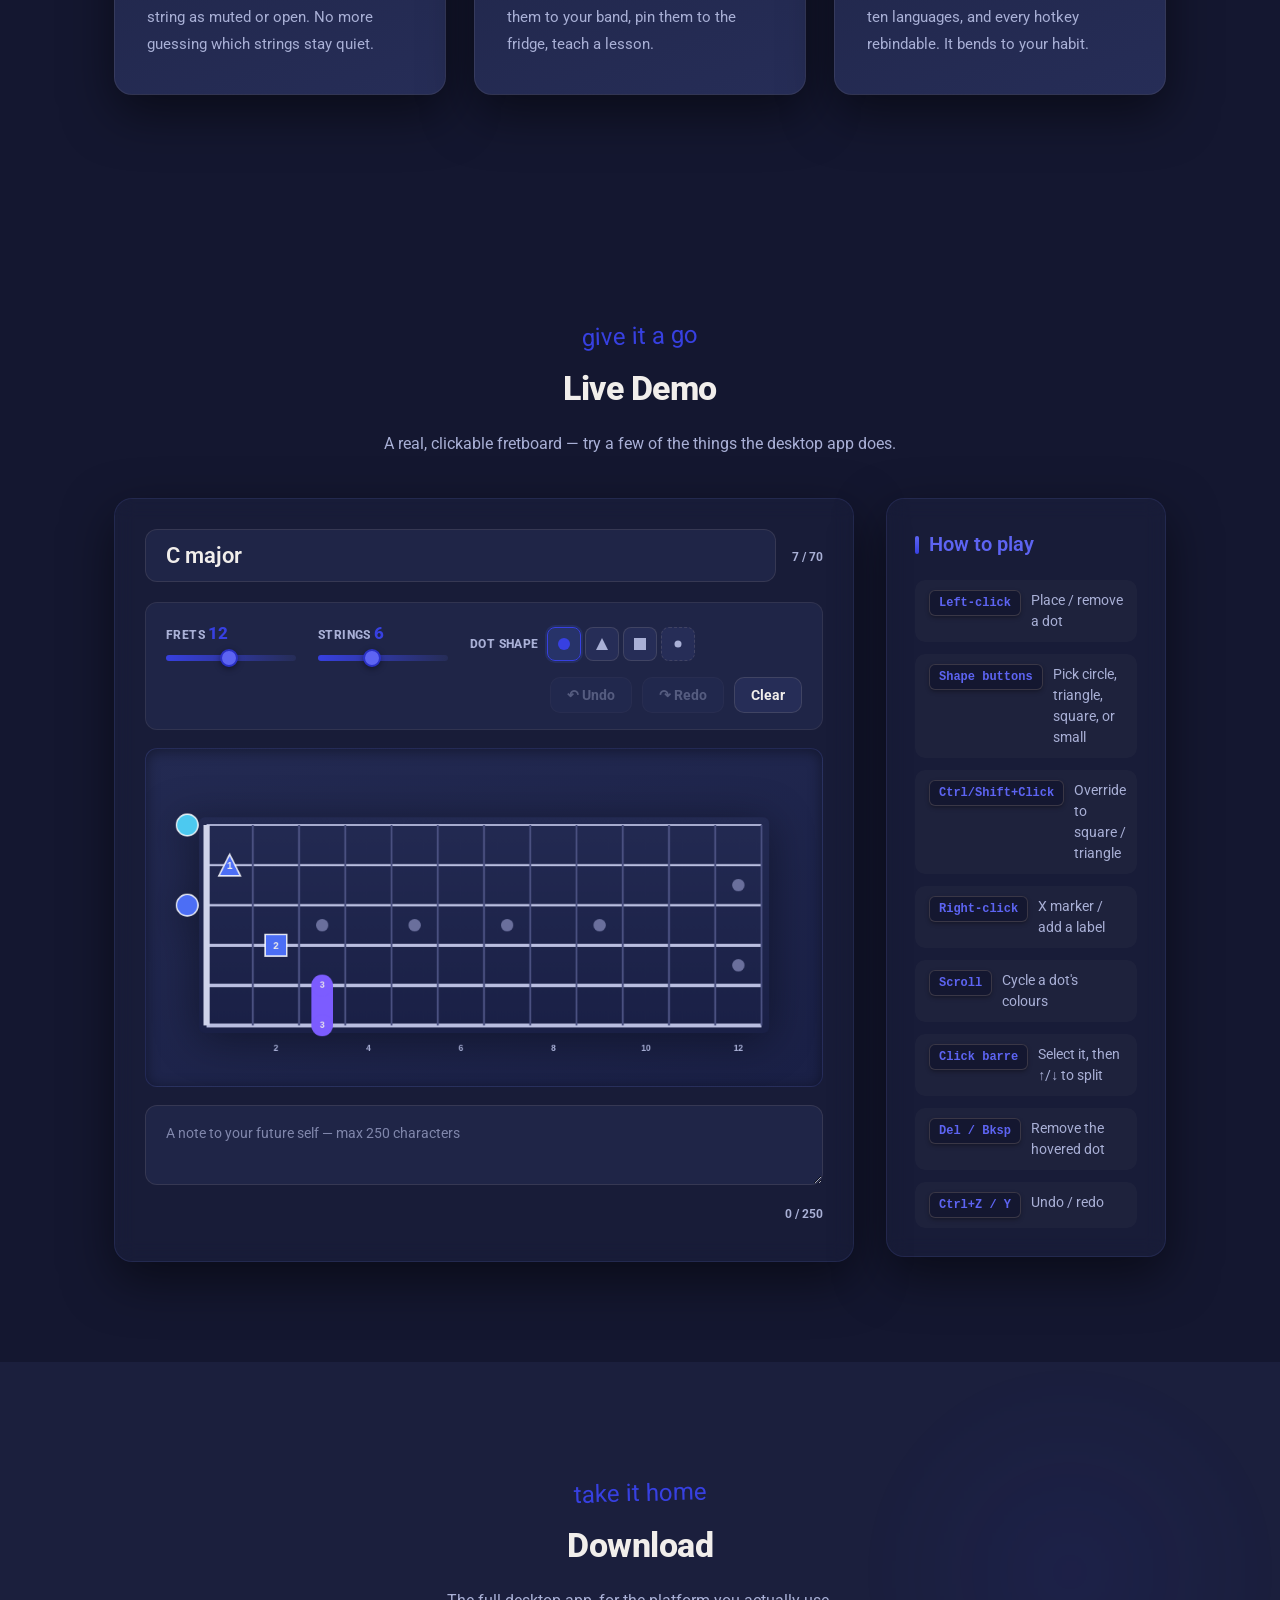
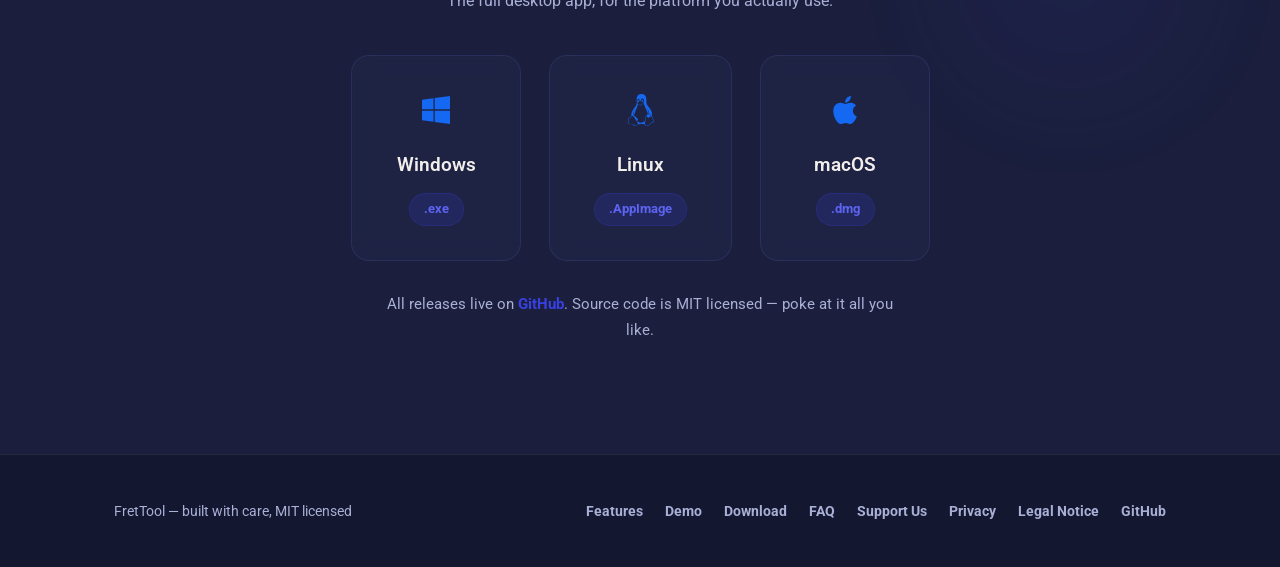
==== commit e4ad3770: "add FAQs" ====
--- a/www/index.html
+++ b/www/index.html
@@ -80,12 +80,13 @@
         <img src="img/logo.png" alt="FretTool logo" class="logo-img">
         Fret<span class="logo-accent">Tool</span>
       </span>
-      <nav class="nav" id="mainNav">
-        <a href="#features">Features</a>
-        <a href="#demo">Demo</a>
-        <a href="#download">Download</a>
-        <a href="donate.html">Support Us</a>
-      </nav>
+        <nav class="nav" id="mainNav">
+          <a href="#features">Features</a>
+          <a href="#demo">Demo</a>
+          <a href="#download">Download</a>
+          <a href="faq.html">FAQ</a>
+          <a href="donate.html">Support Us</a>
+        </nav>
       <button class="hamburger" aria-label="Toggle navigation" aria-expanded="false">
         <span></span><span></span><span></span>
       </button>
@@ -276,15 +277,16 @@
   <footer class="footer">
     <div class="container footer-inner">
       <span>FretTool &mdash; built with care, MIT licensed</span>
-      <nav class="footer-nav" aria-label="Footer">
-        <a href="#features">Features</a>
-        <a href="#demo">Demo</a>
-        <a href="#download">Download</a>
-        <a href="donate.html">Support Us</a>
-        <a href="privacy.html">Privacy</a>
-        <a href="legal.html">Legal Notice</a>
-        <a href="https://github.com/rkaluzny/frettool" target="_blank" rel="noopener">GitHub</a>
-      </nav>
+        <nav class="footer-nav" aria-label="Footer">
+          <a href="#features">Features</a>
+          <a href="#demo">Demo</a>
+          <a href="#download">Download</a>
+          <a href="faq.html">FAQ</a>
+          <a href="donate.html">Support Us</a>
+          <a href="privacy.html">Privacy</a>
+          <a href="legal.html">Legal Notice</a>
+          <a href="https://github.com/rkaluzny/frettool" target="_blank" rel="noopener">GitHub</a>
+        </nav>
     </div>
   </footer>
 
--- a/www/style.css
+++ b/www/style.css
@@ -1690,4 +1690,108 @@
     min-width: 0;
     width: 100%;
   }
+}
+
+/* FAQ Page */
+.faq-hero {
+  padding: 100px 0 40px;
+  text-align: center;
+}
+
+.faq-section {
+  padding: 20px 0 100px;
+}
+
+.faq-list {
+  max-width: 760px;
+  margin: 0 auto;
+}
+
+.faq-item {
+  background: var(--surface);
+  border-radius: var(--radius-sm);
+  margin-bottom: 14px;
+  overflow: hidden;
+  border: 1px solid var(--glass-border);
+  transition: border-color 0.3s ease;
+}
+
+.faq-item:hover {
+  border-color: rgba(55, 64, 225, 0.3);
+}
+
+.faq-question {
+  width: 100%;
+  background: none;
+  border: none;
+  color: var(--text);
+  font-family: var(--font-body);
+  font-size: 17px;
+  font-weight: 700;
+  text-align: left;
+  padding: 20px 24px;
+  cursor: pointer;
+  display: flex;
+  justify-content: space-between;
+  align-items: center;
+  gap: 16px;
+  transition: color 0.3s ease;
+}
+
+.faq-question:hover {
+  color: var(--accent-light);
+}
+
+.faq-arrow {
+  flex-shrink: 0;
+  width: 22px;
+  height: 22px;
+  transition: transform 0.3s ease;
+  color: var(--accent);
+}
+
+.faq-item.open .faq-arrow {
+  transform: rotate(180deg);
+}
+
+.faq-answer {
+  max-height: 0;
+  overflow: hidden;
+  transition: max-height 0.35s ease, padding 0.35s ease;
+}
+
+.faq-item.open .faq-answer {
+  max-height: 500px;
+}
+
+.faq-answer-inner {
+  padding: 0 24px 22px;
+  color: var(--text-muted);
+  font-size: 15px;
+  line-height: 1.8;
+}
+
+.faq-answer-inner a {
+  color: var(--accent-light);
+}
+
+.faq-answer-inner a:hover {
+  text-decoration: underline;
+}
+
+.faq-answer-inner code {
+  background: var(--accent-soft);
+  color: var(--accent-light);
+  padding: 2px 8px;
+  border-radius: 6px;
+  font-size: 14px;
+}
+
+.faq-answer-inner ol,
+.faq-answer-inner ul {
+  margin: 10px 0 10px 20px;
+}
+
+.faq-answer-inner li {
+  margin-bottom: 6px;
 }
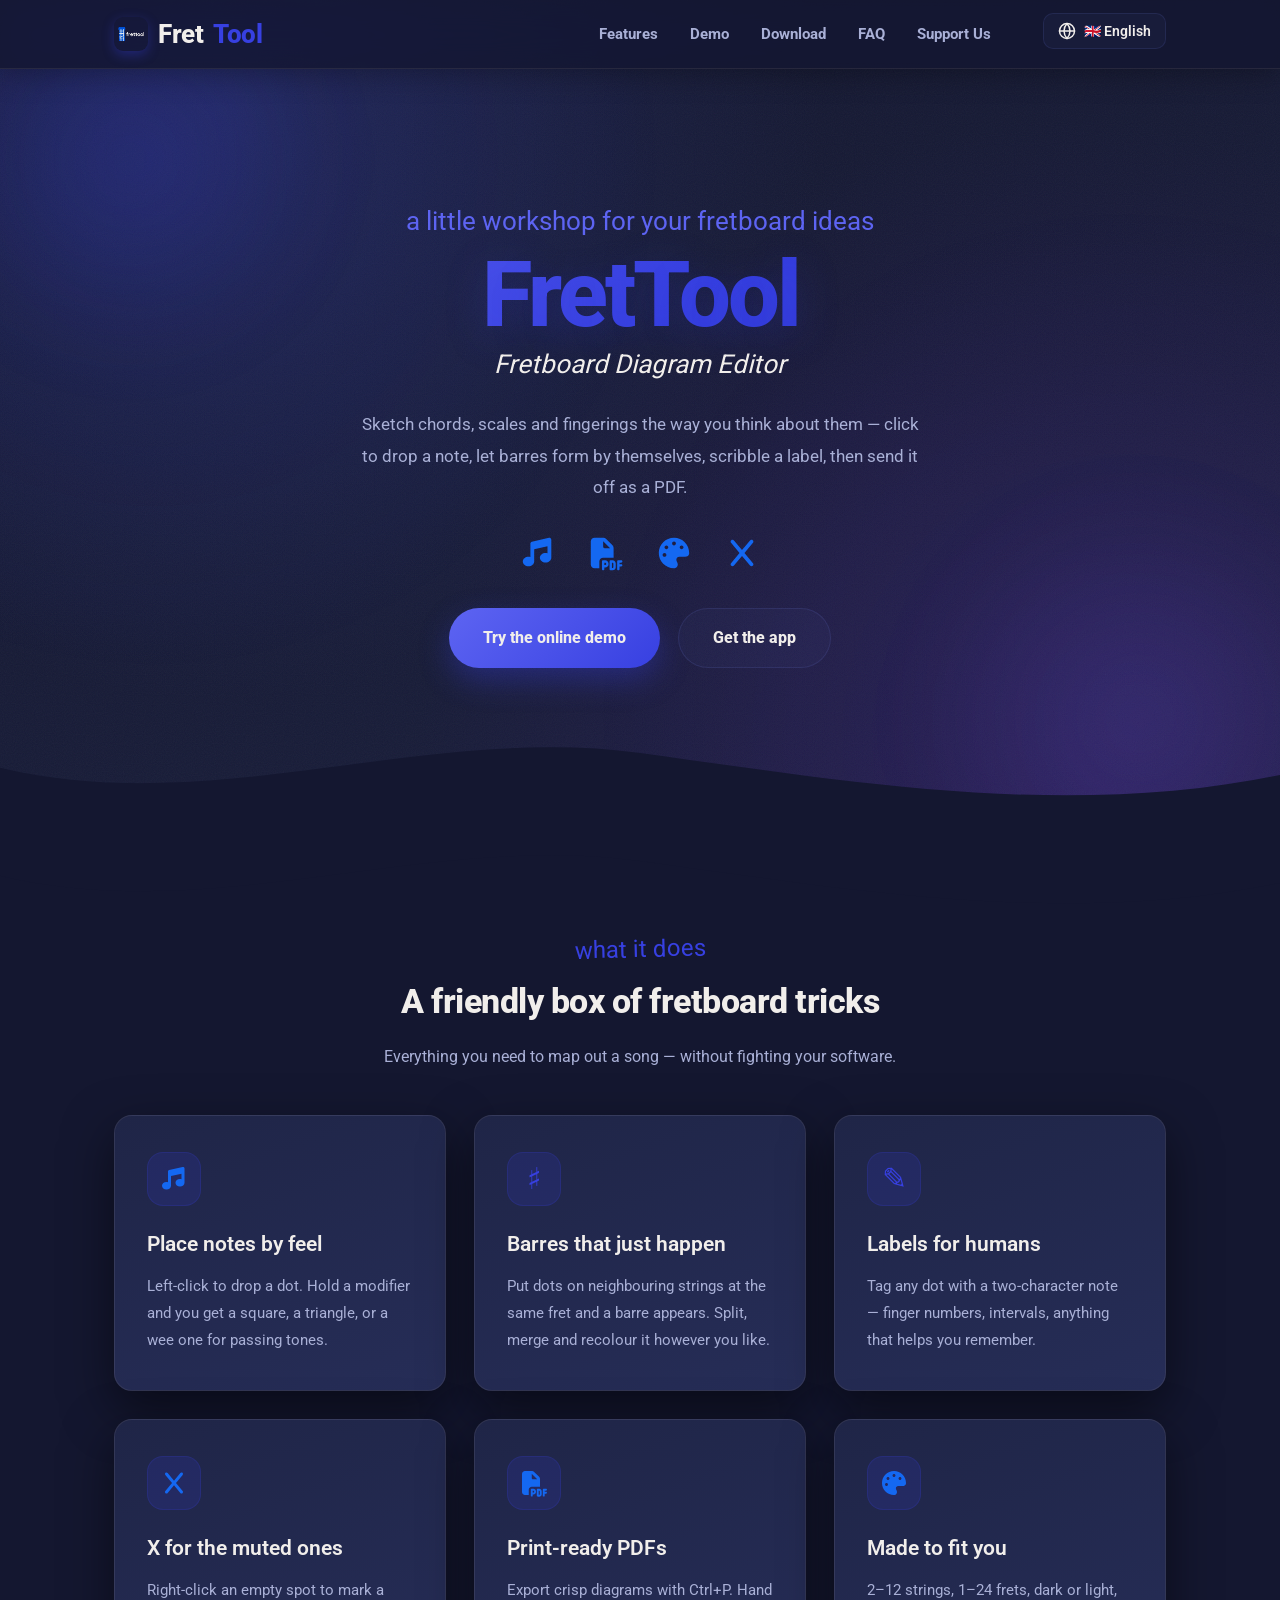
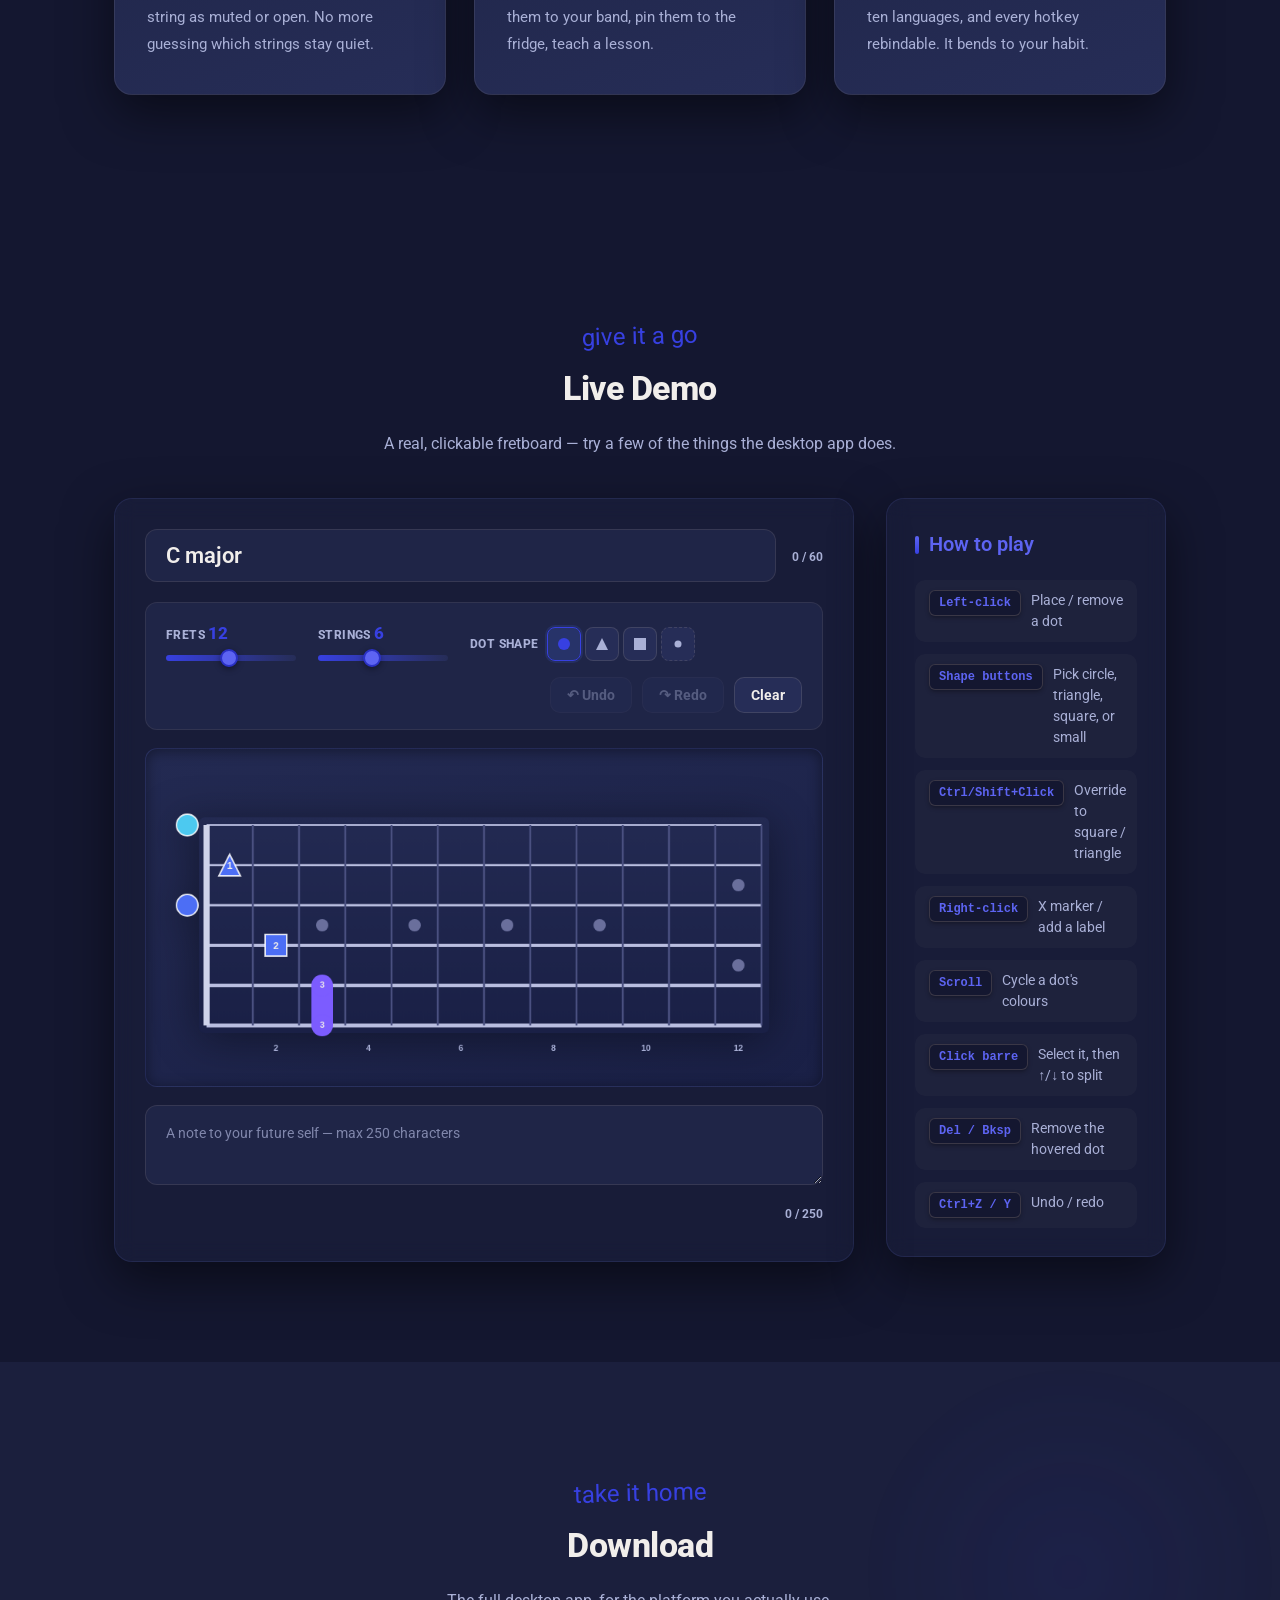
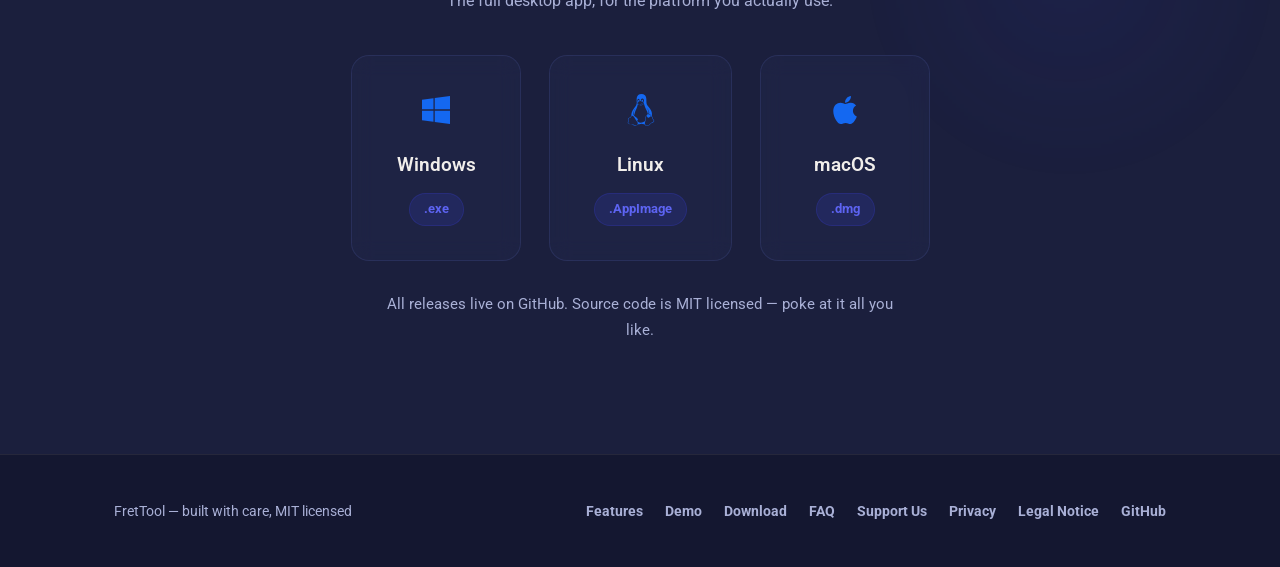
==== commit 187b0433: "Fix an issue with the live demo and add language suppoer to the website" ====
--- a/www/index.html
+++ b/www/index.html
@@ -3,7 +3,7 @@
 <head>
   <meta charset="UTF-8">
   <meta name="viewport" content="width=device-width, initial-scale=1.0">
-  <title>FretTool — Fretboard Diagram Editor & Chord Chart Maker</title>
+  <title data-i18n="page.title_index">FretTool — Fretboard Diagram Editor &amp; Chord Chart Maker</title>
   <meta name="description" content="FretTool is a free fretboard diagram editor for guitar and other string instruments. Sketch chords, scales and fingerings, form barres automatically, add labels, and export print-ready PDFs.">
   <meta name="keywords" content="fretboard diagram, chord chart maker, guitar tab, fretboard editor, scale diagram, barre chords, music notation, guitar tool, PDF chord chart">
   <meta name="author" content="FretTool">
@@ -30,6 +30,7 @@
   <meta name="twitter:image" content="https://frettool.com/img/logo.png">
 
   <link rel="stylesheet" href="style.css">
+  <script src="i18n.js" defer></script>
 
   <!-- Structured data -->
   <script type="application/ld+json">
@@ -81,11 +82,12 @@
         Fret<span class="logo-accent">Tool</span>
       </span>
         <nav class="nav" id="mainNav">
-          <a href="#features">Features</a>
-          <a href="#demo">Demo</a>
-          <a href="#download">Download</a>
-          <a href="faq.html">FAQ</a>
-          <a href="donate.html">Support Us</a>
+          <a href="#features" data-i18n="nav.features">Features</a>
+          <a href="#demo" data-i18n="nav.demo">Demo</a>
+          <a href="#download" data-i18n="nav.download">Download</a>
+          <a href="faq.html" data-i18n="nav.faq">FAQ</a>
+          <a href="donate.html" data-i18n="nav.support">Support Us</a>
+          <div id="langSelector" class="lang-selector"></div>
         </nav>
       <button class="hamburger" aria-label="Toggle navigation" aria-expanded="false">
         <span></span><span></span><span></span>
@@ -98,10 +100,10 @@
     <div class="hero-blob hero-blob-1" aria-hidden="true"></div>
     <div class="hero-blob hero-blob-2" aria-hidden="true"></div>
     <div class="container hero-inner">
-      <p class="hero-kicker">a little workshop for your fretboard ideas</p>
+      <p class="hero-kicker" data-i18n="index.hero.kicker">a little workshop for your fretboard ideas</p>
       <h1>FretTool</h1>
-      <p class="hero-sub">Fretboard Diagram Editor</p>
-      <p class="hero-desc">Sketch chords, scales and fingerings the way you think about them — click to drop a note, let barres form by themselves, scribble a label, then send it off as a PDF.</p>
+      <p class="hero-sub" data-i18n="index.hero.sub">Fretboard Diagram Editor</p>
+      <p class="hero-desc" data-i18n="index.hero.desc">Sketch chords, scales and fingerings the way you think about them — click to drop a note, let barres form by themselves, scribble a label, then send it off as a PDF.</p>
       <div class="hero-icons">
         <img src="img/music-solid-full.svg" alt="Note icon" class="hero-icon" loading="lazy" decoding="async">
         <img src="img/file-pdf-solid-full.svg" alt="PDF icon" class="hero-icon" loading="lazy" decoding="async">
@@ -109,8 +111,8 @@
         <img src="img/x-solid-full.svg" alt="X marker icon" class="hero-icon" loading="lazy" decoding="async">
       </div>
       <div class="hero-btns">
-        <a href="#demo" class="btn btn-primary">Try the online demo</a>
-        <a href="#download" class="btn btn-secondary">Get the app</a>
+        <a href="#demo" class="btn btn-primary" data-i18n="index.hero.try_demo">Try the online demo</a>
+        <a href="#download" class="btn btn-secondary" data-i18n="index.hero.get_app">Get the app</a>
       </div>
     </div>
     <svg class="wave-divider" viewBox="0 0 1440 120" preserveAspectRatio="none" aria-hidden="true">
@@ -120,48 +122,48 @@
 
   <section id="features" class="features">
     <div class="container">
-      <p class="section-kicker">what it does</p>
-      <h2 class="section-title">A friendly box of fretboard tricks</h2>
-      <p class="section-desc">Everything you need to map out a song — without fighting your software.</p>
+      <p class="section-kicker" data-i18n="index.features.kicker">what it does</p>
+      <h2 class="section-title" data-i18n="index.features.title">A friendly box of fretboard tricks</h2>
+      <p class="section-desc" data-i18n="index.features.desc">Everything you need to map out a song — without fighting your software.</p>
 
       <div class="features-grid">
         <div class="feature-card">
           <div class="feature-icon">
             <img src="img/music-solid-full.svg" alt="Note icon">
           </div>
-          <h3>Place notes by feel</h3>
-          <p>Left-click to drop a dot. Hold a modifier and you get a square, a triangle, or a wee one for passing tones.</p>
+          <h3 data-i18n="index.feature1.title">Place notes by feel</h3>
+          <p data-i18n="index.feature1.desc">Left-click to drop a dot. Hold a modifier and you get a square, a triangle, or a wee one for passing tones.</p>
         </div>
         <div class="feature-card">
           <div class="feature-icon">&#9839;</div>
-          <h3>Barres that just happen</h3>
-          <p>Put dots on neighbouring strings at the same fret and a barre appears. Split, merge and recolour it however you like.</p>
+          <h3 data-i18n="index.feature2.title">Barres that just happen</h3>
+          <p data-i18n="index.feature2.desc">Put dots on neighbouring strings at the same fret and a barre appears. Split, merge and recolour it however you like.</p>
         </div>
         <div class="feature-card">
           <div class="feature-icon">&#9998;</div>
-          <h3>Labels for humans</h3>
-          <p>Tag any dot with a two-character note — finger numbers, intervals, anything that helps you remember.</p>
+          <h3 data-i18n="index.feature3.title">Labels for humans</h3>
+          <p data-i18n="index.feature3.desc">Tag any dot with a two-character note — finger numbers, intervals, anything that helps you remember.</p>
         </div>
         <div class="feature-card">
           <div class="feature-icon">
             <img src="img/x-solid-full.svg" alt="X marker icon">
           </div>
-          <h3>X for the muted ones</h3>
-          <p>Right-click an empty spot to mark a string as muted or open. No more guessing which strings stay quiet.</p>
+          <h3 data-i18n="index.feature4.title">X for the muted ones</h3>
+          <p data-i18n="index.feature4.desc">Right-click an empty spot to mark a string as muted or open. No more guessing which strings stay quiet.</p>
         </div>
         <div class="feature-card">
           <div class="feature-icon">
             <img src="img/file-pdf-solid-full.svg" alt="PDF export icon">
           </div>
-          <h3>Print-ready PDFs</h3>
-          <p>Export crisp diagrams with Ctrl+P. Hand them to your band, pin them to the fridge, teach a lesson.</p>
+          <h3 data-i18n="index.feature5.title">Print-ready PDFs</h3>
+          <p data-i18n="index.feature5.desc">Export crisp diagrams with Ctrl+P. Hand them to your band, pin them to the fridge, teach a lesson.</p>
         </div>
         <div class="feature-card">
           <div class="feature-icon">
             <img src="img/palette-solid-full.svg" alt="Customizable icon">
           </div>
-          <h3>Made to fit you</h3>
-          <p>2–12 strings, 1–24 frets, dark or light, ten languages, and every hotkey rebindable. It bends to your habit.</p>
+          <h3 data-i18n="index.feature6.title">Made to fit you</h3>
+          <p data-i18n="index.feature6.desc">2–12 strings, 1–24 frets, dark or light, ten languages, and every hotkey rebindable. It bends to your habit.</p>
         </div>
       </div>
     </div>
@@ -172,28 +174,28 @@
 
   <section id="demo" class="demo">
     <div class="container">
-      <p class="section-kicker">give it a go</p>
-      <h2 class="section-title">Live Demo</h2>
-      <p class="section-desc">A real, clickable fretboard — try a few of the things the desktop app does.</p>
+      <p class="section-kicker" data-i18n="index.demo.kicker">give it a go</p>
+      <h2 class="section-title" data-i18n="index.demo.title">Live Demo</h2>
+      <p class="section-desc" data-i18n="index.demo.desc">A real, clickable fretboard — try a few of the things the desktop app does.</p>
 
       <div class="demo-layout">
         <div class="demo-main">
           <div class="demo-header">
-            <input type="text" id="chordName" class="demo-title-input" placeholder="Chord or scale name — e.g. C major 7" maxlength="60">
-            <span class="char-counter" id="titleCounter">0 / 60</span>
+            <input type="text" id="chordName" class="demo-title-input" data-i18n-placeholder="index.demo.chord_name_placeholder" placeholder="Chord or scale name — e.g. C major 7" maxlength="60">
+            <span class="char-counter" id="titleCounter" data-i18n="index.demo.title_counter">0 / 60</span>
           </div>
 
           <div class="demo-toolbar">
             <div class="tool-group">
-              <label for="fretRange">Frets <span id="fretVal" class="tool-val">12</span></label>
+              <label for="fretRange"><span data-i18n="index.demo.frets">Frets</span> <span id="fretVal" class="tool-val">12</span></label>
               <input type="range" id="fretRange" min="1" max="24" value="12">
             </div>
             <div class="tool-group">
-              <label for="stringRange">Strings <span id="stringVal" class="tool-val">6</span></label>
+              <label for="stringRange"><span data-i18n="index.demo.strings">Strings</span> <span id="stringVal" class="tool-val">6</span></label>
               <input type="range" id="stringRange" min="2" max="12" value="6">
             </div>
             <div class="tool-group tool-shapes">
-              <label>Dot shape</label>
+              <label data-i18n="index.demo.shape">Dot shape</label>
               <div class="shape-btns">
                 <button id="shapeCircle" class="shape-btn shape-btn-active" title="Circle (default)">
                   <svg width="16" height="16" viewBox="0 0 16 16"><circle cx="8" cy="8" r="6" fill="currentColor"/></svg>
@@ -210,9 +212,9 @@
               </div>
             </div>
             <div class="tool-group tool-actions">
-              <button id="undoBtn" class="tool-btn" title="Undo (Ctrl+Z)">&#8630; Undo</button>
-              <button id="redoBtn" class="tool-btn" title="Redo (Ctrl+Y)">&#8631; Redo</button>
-              <button id="clearBtn" class="tool-btn tool-btn-warn" title="Clear the board">Clear</button>
+              <button id="undoBtn" class="tool-btn" title="Undo (Ctrl+Z)" data-i18n="index.demo.undo">&#8630; Undo</button>
+              <button id="redoBtn" class="tool-btn" title="Redo (Ctrl+Y)" data-i18n="index.demo.redo">&#8631; Redo</button>
+              <button id="clearBtn" class="tool-btn tool-btn-warn" title="Clear the board" data-i18n="index.demo.clear">Clear</button>
             </div>
           </div>
 
@@ -220,21 +222,21 @@
             <canvas id="fretboardCanvas" width="820" height="380"></canvas>
           </div>
           <div class="demo-desc">
-            <textarea id="chordDesc" class="demo-desc-input" placeholder="A note to your future self — max 250 characters" maxlength="250"></textarea>
-            <span class="char-counter" id="descCounter">0 / 250</span>
+            <textarea id="chordDesc" class="demo-desc-input" data-i18n-placeholder="index.demo.desc_placeholder" placeholder="A note to your future self — max 250 characters" maxlength="250"></textarea>
+            <span class="char-counter" id="descCounter" data-i18n="index.demo.desc_counter">0 / 250</span>
           </div>
         </div>
         <div class="demo-sidebar">
-          <h3 class="sidebar-title">How to play</h3>
+          <h3 class="sidebar-title" data-i18n="index.help.title">How to play</h3>
           <div class="help-list">
-            <div class="help-item"><kbd>Left-click</kbd> <span>Place / remove a dot</span></div>
-            <div class="help-item"><kbd>Shape buttons</kbd> <span>Pick circle, triangle, square, or small</span></div>
-            <div class="help-item"><kbd>Ctrl/Shift+Click</kbd> <span>Override to square / triangle</span></div>
-            <div class="help-item"><kbd>Right-click</kbd> <span>X marker / add a label</span></div>
-            <div class="help-item"><kbd>Scroll</kbd> <span>Cycle a dot's colours</span></div>
-            <div class="help-item"><kbd>Click barre</kbd> <span>Select it, then &uarr;/&darr; to split</span></div>
-            <div class="help-item"><kbd>Del / Bksp</kbd> <span>Remove the hovered dot</span></div>
-            <div class="help-item"><kbd>Ctrl+Z / Y</kbd> <span>Undo / redo</span></div>
+            <div class="help-item"><kbd>Left-click</kbd> <span data-i18n="index.help.left_click">Place / remove a dot</span></div>
+            <div class="help-item"><kbd>Shape buttons</kbd> <span data-i18n="index.help.shape_buttons">Pick circle, triangle, square, or small</span></div>
+            <div class="help-item"><kbd>Ctrl/Shift+Click</kbd> <span data-i18n="index.help.modifier_click">Override to square / triangle</span></div>
+            <div class="help-item"><kbd>Right-click</kbd> <span data-i18n="index.help.right_click">X marker / add a label</span></div>
+            <div class="help-item"><kbd>Scroll</kbd> <span data-i18n="index.help.scroll">Cycle a dot's colours</span></div>
+            <div class="help-item"><kbd>Click barre</kbd> <span data-i18n="index.help.click_barre">Select it, then &uarr;/&darr; to split</span></div>
+            <div class="help-item"><kbd>Del / Bksp</kbd> <span data-i18n="index.help.delete">Remove the hovered dot</span></div>
+            <div class="help-item"><kbd>Ctrl+Z / Y</kbd> <span data-i18n="index.help.undo_redo">Undo / redo</span></div>
           </div>
         </div>
       </div>
@@ -243,49 +245,49 @@
 
   <section id="download" class="download">
     <div class="container">
-      <p class="section-kicker">take it home</p>
-      <h2 class="section-title">Download</h2>
-      <p class="section-desc">The full desktop app, for the platform you actually use.</p>
+      <p class="section-kicker" data-i18n="index.download.kicker">take it home</p>
+      <h2 class="section-title" data-i18n="index.download.title">Download</h2>
+      <p class="section-desc" data-i18n="index.download.desc">The full desktop app, for the platform you actually use.</p>
       <div class="download-grid">
         <a href="https://github.com/rkaluzny/frettool/releases/download/v1.4.2/FretTool-Setup-1.4.2-x86_64.exe" class="download-card" data-platform="windows">
           <div class="dl-icon">
             <img src="img/windows-brands-solid-full.svg" alt="Windows icon" loading="lazy" decoding="async">
           </div>
-          <span class="dl-name">Windows</span>
+          <span class="dl-name" data-i18n="index.download.windows">Windows</span>
           <span class="dl-ext">.exe</span>
         </a>
         <a href="https://github.com/rkaluzny/frettool/releases/download/v1.4.2/FretTool-1.4.2-x86_64.AppImage" class="download-card" data-platform="linux">
           <div class="dl-icon">
             <img src="img/linux-brands-solid-full.svg" alt="Linux icon" loading="lazy" decoding="async">
           </div>
-          <span class="dl-name">Linux</span>
+          <span class="dl-name" data-i18n="index.download.linux">Linux</span>
           <span class="dl-ext">.AppImage</span>
         </a>
         <a href="https://github.com/rkaluzny/frettool/releases/download/v1.4.2/FretTool-1.4.2.dmg" class="download-card" data-platform="macos">
           <div class="dl-icon">
             <img src="img/apple-brands-solid-full.svg" alt="macOS icon" loading="lazy" decoding="async">
           </div>
-          <span class="dl-name">macOS</span>
+          <span class="dl-name" data-i18n="index.download.macos">macOS</span>
           <span class="dl-ext">.dmg</span>
         </a>
       </div>
-      <p class="dl-note">All releases live on <a href="https://github.com/rkaluzny/frettool/releases" target="_blank" rel="noopener">GitHub</a>. Source code is MIT licensed — poke at it all you like.</p>
+      <p class="dl-note" data-i18n="index.download.note" data-i18n-html>All releases live on <a href="https://github.com/rkaluzny/frettool/releases" target="_blank" rel="noopener">GitHub</a>. Source code is MIT licensed — poke at it all you like.</p>
     </div>
   </section>
   </main>
   
   <footer class="footer">
     <div class="container footer-inner">
-      <span>FretTool &mdash; built with care, MIT licensed</span>
+      <span data-i18n="index.footer.tagline">FretTool &mdash; built with care, MIT licensed</span>
         <nav class="footer-nav" aria-label="Footer">
-          <a href="#features">Features</a>
-          <a href="#demo">Demo</a>
-          <a href="#download">Download</a>
-          <a href="faq.html">FAQ</a>
-          <a href="donate.html">Support Us</a>
-          <a href="privacy.html">Privacy</a>
-          <a href="legal.html">Legal Notice</a>
-          <a href="https://github.com/rkaluzny/frettool" target="_blank" rel="noopener">GitHub</a>
+          <a href="#features" data-i18n="nav.features">Features</a>
+          <a href="#demo" data-i18n="nav.demo">Demo</a>
+          <a href="#download" data-i18n="nav.download">Download</a>
+          <a href="faq.html" data-i18n="nav.faq">FAQ</a>
+          <a href="donate.html" data-i18n="nav.support">Support Us</a>
+          <a href="privacy.html" data-i18n="nav.privacy">Privacy</a>
+          <a href="legal.html" data-i18n="nav.legal">Legal Notice</a>
+          <a href="https://github.com/rkaluzny/frettool" target="_blank" rel="noopener" data-i18n="nav.github">GitHub</a>
         </nav>
     </div>
   </footer>
--- a/www/style.css
+++ b/www/style.css
@@ -1176,6 +1176,96 @@
   transform: scaleX(1);
 }
 
+/* Language selector */
+.lang-selector {
+  position: relative;
+  margin-left: 20px;
+}
+
+.lang-btn {
+  display: flex;
+  align-items: center;
+  gap: 8px;
+  background: var(--glass);
+  border: 1px solid var(--glass-border);
+  border-radius: 10px;
+  padding: 8px 14px;
+  color: var(--text);
+  font-size: 14px;
+  font-weight: 600;
+  cursor: pointer;
+  transition: all 0.3s ease;
+  font-family: var(--font-body);
+}
+
+.lang-btn:hover {
+  background: var(--surface-hover);
+  border-color: rgba(55, 64, 225, 0.4);
+}
+
+.lang-globe {
+  width: 18px;
+  height: 18px;
+  flex-shrink: 0;
+}
+
+.lang-current {
+  white-space: nowrap;
+}
+
+.lang-dropdown {
+  position: absolute;
+  top: calc(100% + 8px);
+  right: 0;
+  background: var(--surface-2);
+  border: 1px solid var(--glass-border);
+  border-radius: var(--radius-sm);
+  padding: 6px;
+  min-width: 180px;
+  box-shadow: var(--shadow-soft);
+  z-index: 150;
+  max-height: 320px;
+  overflow-y: auto;
+}
+
+.lang-option {
+  display: flex;
+  align-items: center;
+  gap: 10px;
+  width: 100%;
+  padding: 9px 12px;
+  background: none;
+  border: none;
+  border-radius: 8px;
+  color: var(--text);
+  font-size: 14px;
+  font-weight: 500;
+  cursor: pointer;
+  text-align: left;
+  transition: background 0.2s ease;
+  font-family: var(--font-body);
+}
+
+.lang-option:hover {
+  background: var(--accent-soft);
+}
+
+.lang-option.active {
+  background: var(--accent-soft);
+  color: var(--accent-light);
+  font-weight: 700;
+}
+
+.lang-flag {
+  font-size: 18px;
+  line-height: 1;
+}
+
+[dir="rtl"] .lang-dropdown {
+  right: auto;
+  left: 0;
+}
+
 /* Hero entrance */
 @keyframes heroRise {
   from {
